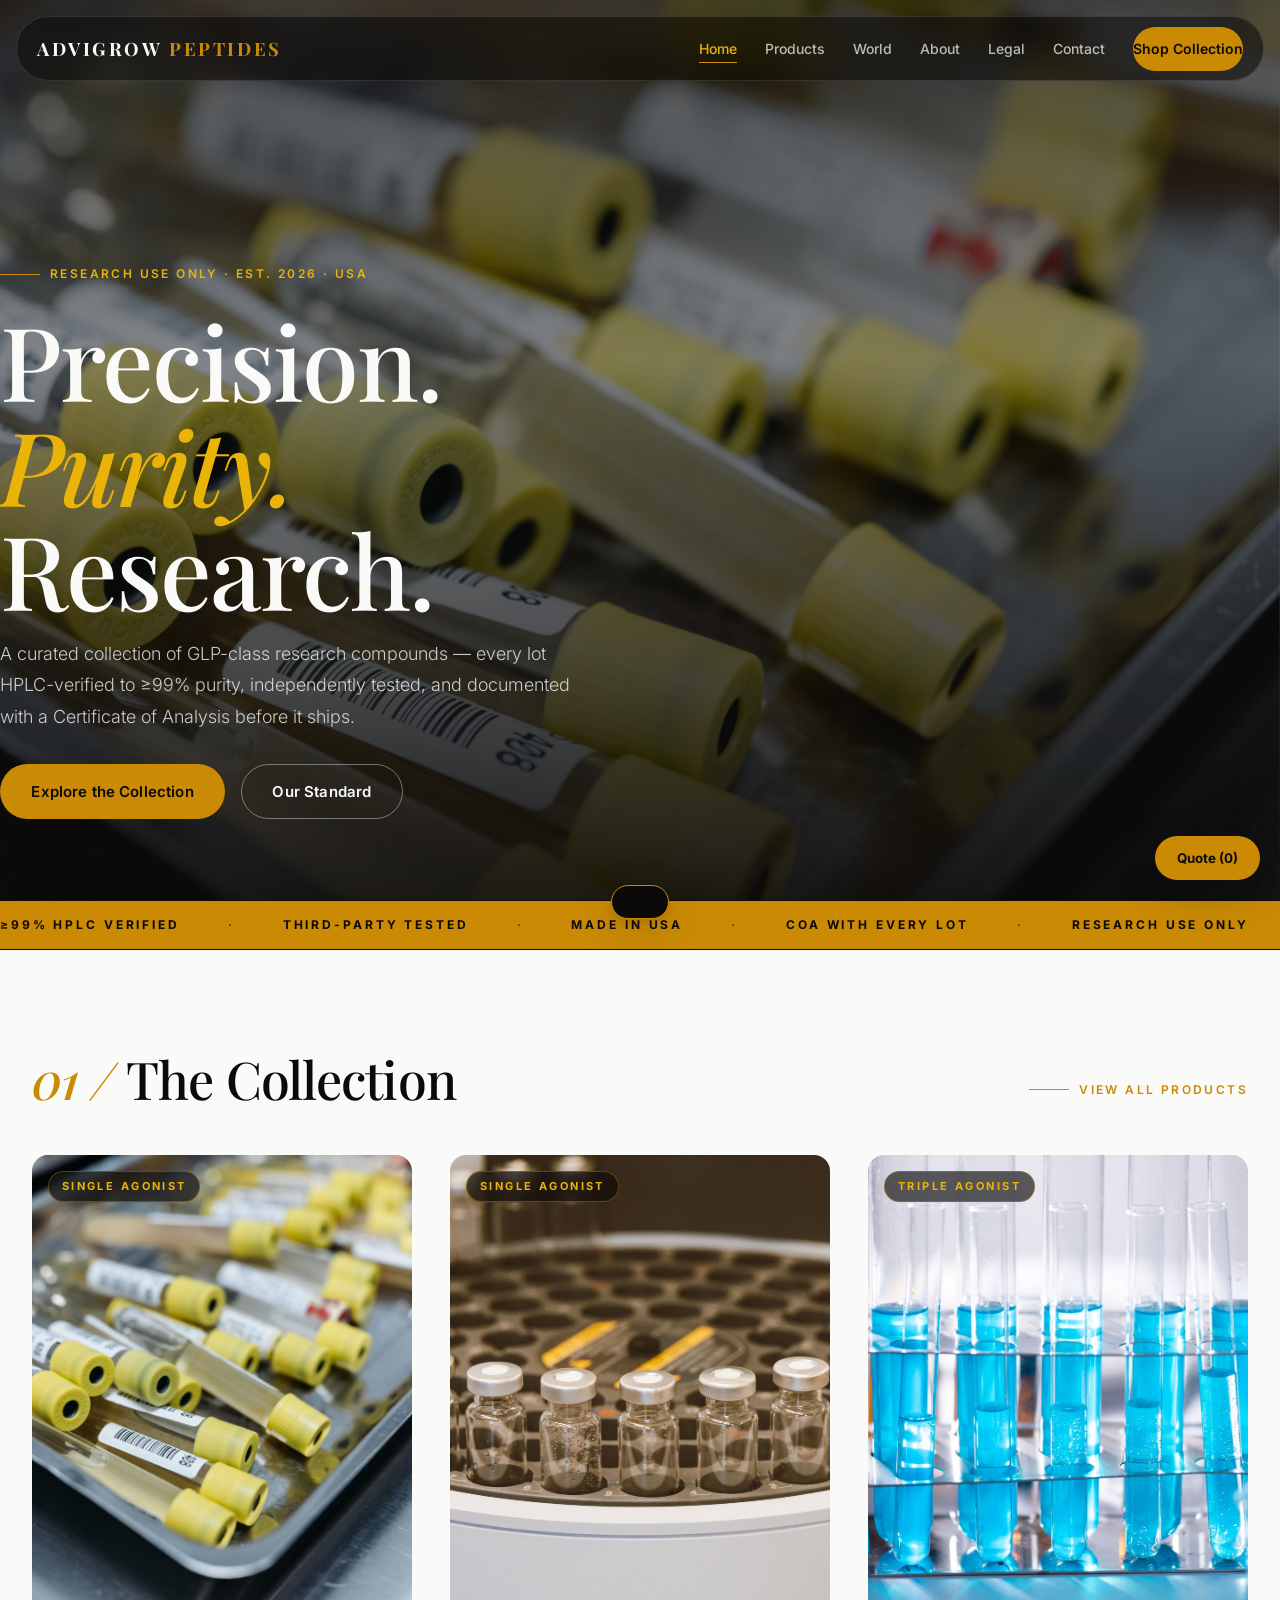
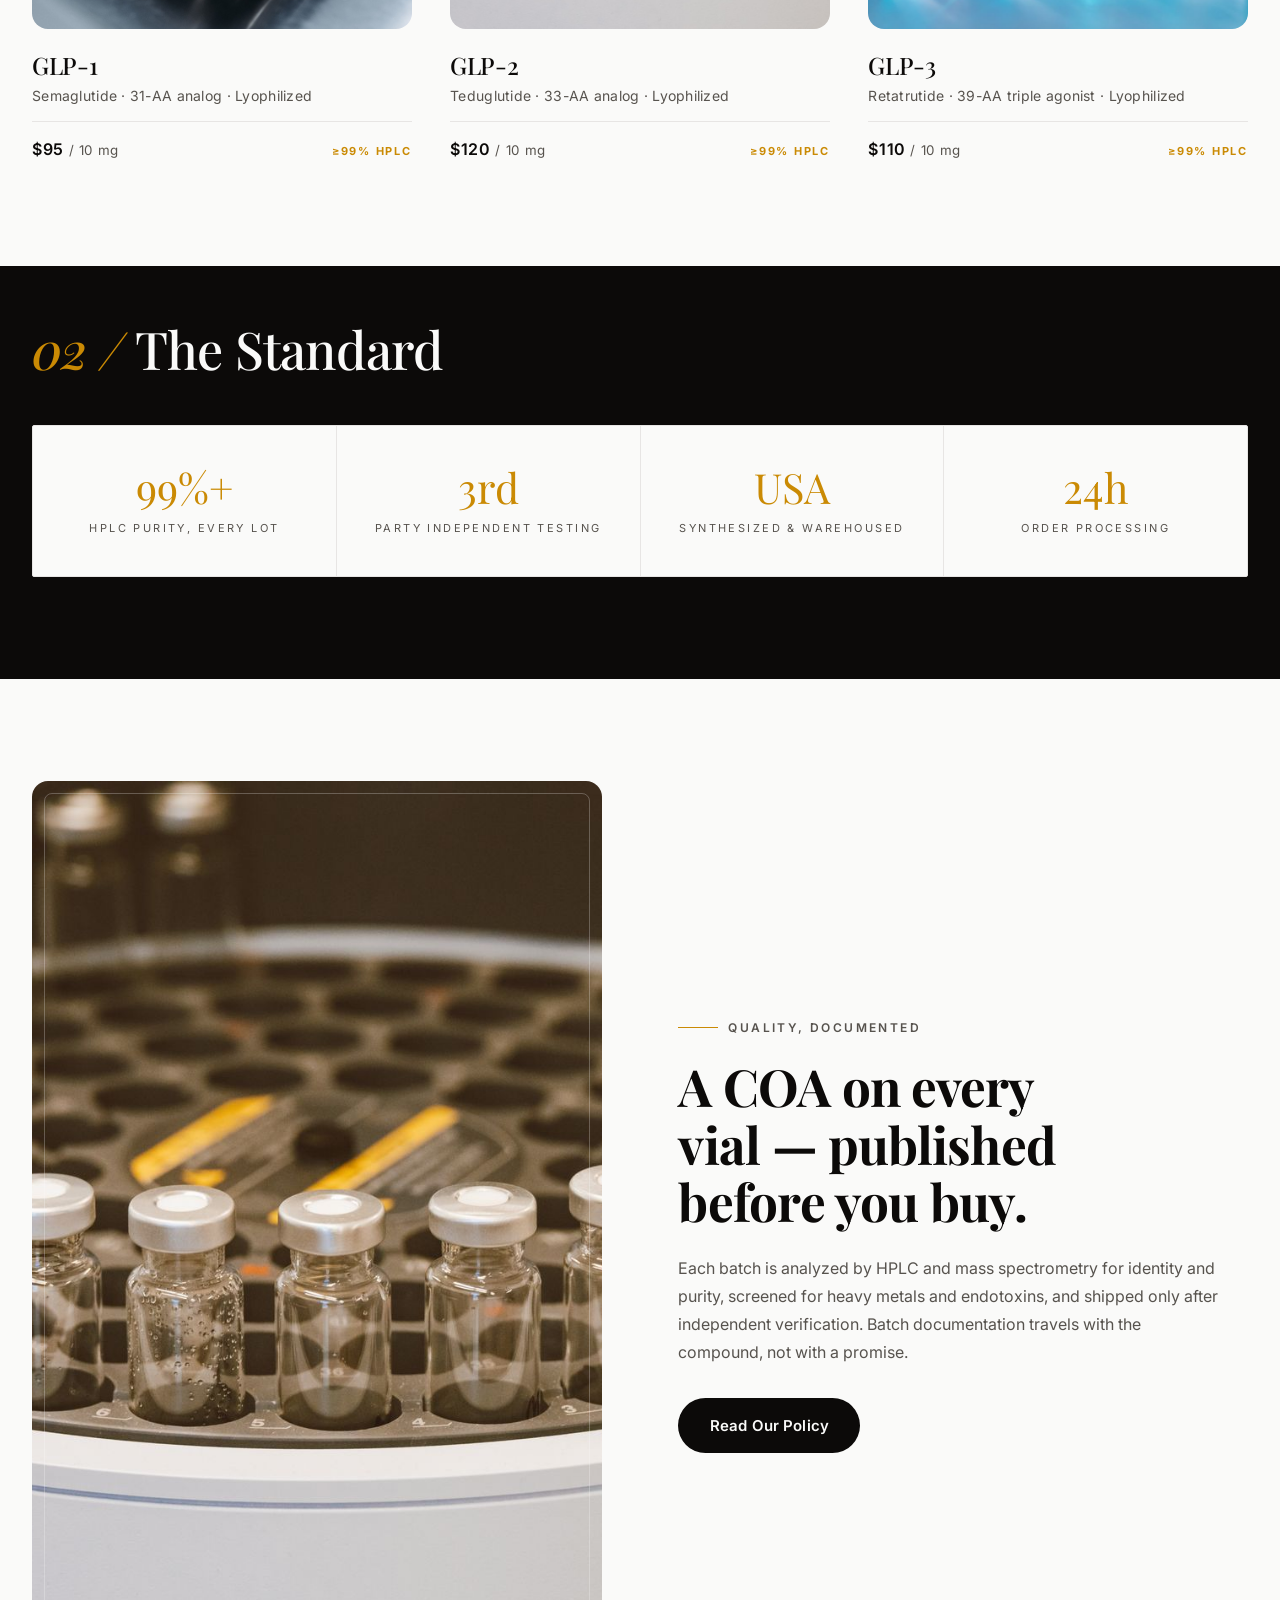
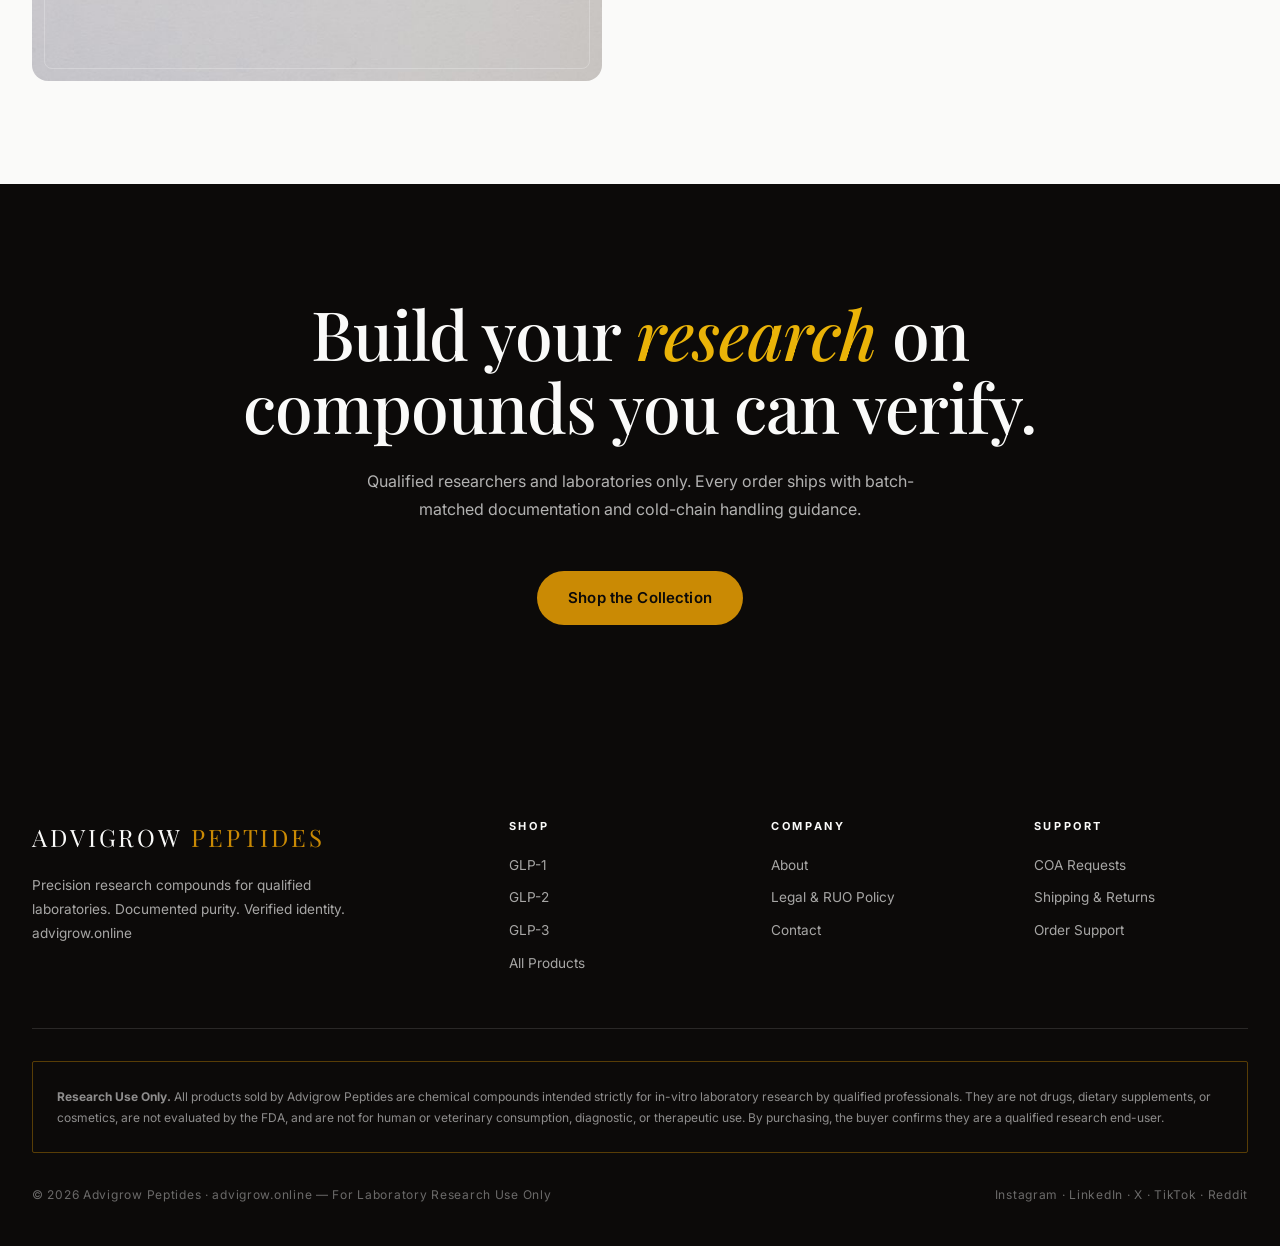
==== index.html @ 686b919d "feat: migrate AdviGrow Peptides static site from Netlify to GitHub Pages" ====
<!DOCTYPE html>
<html lang="en">
<head>
  <meta charset="UTF-8" />
  <meta name="viewport" content="width=device-width, initial-scale=1" />
  <title>Advigrow Peptides — Precision Research Compounds</title>
  <meta name="description" content="Research-grade GLP peptides. ≥99% HPLC purity, third-party tested, COA with every lot. For laboratory research use only." />
  <link rel="stylesheet" href="css/styles.css" />
</head>
<body>
  <header class="site-nav">
    <a class="nav-logo" href="index.html">ADVIGROW<span> PEPTIDES</span></a>
    <nav aria-label="Primary">
      <ul class="nav-links">
        <li><a href="index.html" aria-current="page">Home</a></li>
        <li><a href="products.html">Products</a></li>
        <li><a href="world.html">World</a></li>
        <li><a href="about.html">About</a></li>
        <li><a href="legal.html">Legal</a></li>
        <li><a href="contact.html">Contact</a></li>
        <li><a class="nav-cta" href="products.html">Shop Collection</a></li>
      </ul>
    </nav>
    <button class="nav-burger" aria-label="Toggle menu" aria-expanded="false"><span></span></button>
  </header>

  <section class="hero">
    <div class="hero-media">
      <img src="assets/img/vial-tray.jpg" alt="Research peptide vials on a laboratory tray" width="1600" height="900" />
    </div>
    <div class="hero-inner container">
      <p class="kicker hero-kicker">Research Use Only · Est. 2026 · USA</p>
      <h1>Precision.<br /><em>Purity.</em><br />Research.</h1>
      <p class="hero-sub">A curated collection of GLP-class research compounds — every lot HPLC-verified to ≥99% purity, independently tested, and documented with a Certificate of Analysis before it ships.</p>
      <div class="hero-actions">
        <a class="btn btn-gold" href="products.html">Explore the Collection</a>
        <a class="btn btn-outline" href="about.html">Our Standard</a>
      </div>
    </div>
  </section>

  <div class="marquee" aria-hidden="true">
    <div class="marquee-track">
      <span>≥99% HPLC Verified</span><span>Third-Party Tested</span><span>Made in USA</span><span>COA With Every Lot</span><span>Research Use Only</span>
      <span>≥99% HPLC Verified</span><span>Third-Party Tested</span><span>Made in USA</span><span>COA With Every Lot</span><span>Research Use Only</span>
    </div>
  </div>

  <main>
    <section class="section" id="collection">
      <div class="container">
        <div class="section-head reveal">
          <h2><span class="section-num">01 /</span>The Collection</h2>
          <a class="kicker" href="products.html">View All Products</a>
        </div>
        <div class="product-grid">
          <a class="product-card reveal" style="--reveal-delay:0ms" href="product-glp1.html" data-category="single">
            <div class="card-media">
              <span class="card-flag">Single Agonist</span>
              <img src="assets/img/vial-tray.jpg" alt="GLP-1 Semaglutide research vial" loading="lazy" width="800" height="1000" />
              <span class="card-quick">View Compound</span>
            </div>
            <div class="card-meta">
              <h3>GLP-1</h3>
              <p class="card-sub">Semaglutide · 31-AA analog · Lyophilized</p>
              <div class="card-row">
                <span class="card-price">$95 <small style="color:var(--muted);font-weight:400">/ 10 mg</small></span>
                <span class="card-purity">≥99% HPLC</span>
              </div>
            </div>
          </a>
          <a class="product-card reveal" style="--reveal-delay:120ms" href="product-glp2.html" data-category="single">
            <div class="card-media">
              <span class="card-flag">Single Agonist</span>
              <img src="assets/img/glass-vials.jpg" alt="GLP-2 Teduglutide research vial" loading="lazy" width="800" height="1000" />
              <span class="card-quick">View Compound</span>
            </div>
            <div class="card-meta">
              <h3>GLP-2</h3>
              <p class="card-sub">Teduglutide · 33-AA analog · Lyophilized</p>
              <div class="card-row">
                <span class="card-price">$120 <small style="color:var(--muted);font-weight:400">/ 10 mg</small></span>
                <span class="card-purity">≥99% HPLC</span>
              </div>
            </div>
          </a>
          <a class="product-card reveal" style="--reveal-delay:240ms" href="product-glp3.html" data-category="triple">
            <div class="card-media">
              <span class="card-flag">Triple Agonist</span>
              <img src="assets/img/lab-scientist.jpg" alt="GLP-3 Retatrutide research vial" loading="lazy" width="800" height="1000" />
              <span class="card-quick">View Compound</span>
            </div>
            <div class="card-meta">
              <h3>GLP-3</h3>
              <p class="card-sub">Retatrutide · 39-AA triple agonist · Lyophilized</p>
              <div class="card-row">
                <span class="card-price">$110 <small style="color:var(--muted);font-weight:400">/ 10 mg</small></span>
                <span class="card-purity">≥99% HPLC</span>
              </div>
            </div>
          </a>
        </div>
      </div>
    </section>

    <section class="section dark-section">
      <div class="container">
        <div class="section-head reveal">
          <h2><span class="section-num">02 /</span>The Standard</h2>
        </div>
        <div class="stats-band reveal">
          <div class="stat"><div class="stat-value">99%+</div><div class="stat-label">HPLC Purity, Every Lot</div></div>
          <div class="stat"><div class="stat-value">3rd</div><div class="stat-label">Party Independent Testing</div></div>
          <div class="stat"><div class="stat-value">USA</div><div class="stat-label">Synthesized &amp; Warehoused</div></div>
          <div class="stat"><div class="stat-value">24h</div><div class="stat-label">Order Processing</div></div>
        </div>
      </div>
    </section>

    <section class="section">
      <div class="container split">
        <div class="split-media reveal">
          <img src="assets/img/glass-vials.jpg" alt="Clear glass vials in a laboratory setting" loading="lazy" width="1200" height="900" />
        </div>
        <div class="reveal" style="--reveal-delay:120ms">
          <p class="kicker">Quality, Documented</p>
          <h2>A COA on every vial — published before you buy.</h2>
          <p>Each batch is analyzed by HPLC and mass spectrometry for identity and purity, screened for heavy metals and endotoxins, and shipped only after independent verification. Batch documentation travels with the compound, not with a promise.</p>
          <a class="btn btn-dark" href="legal.html">Read Our Policy</a>
        </div>
      </div>
    </section>

    <section class="cta-band">
      <div class="container reveal">
        <h2>Build your <em>research</em> on compounds you can verify.</h2>
        <p>Qualified researchers and laboratories only. Every order ships with batch-matched documentation and cold-chain handling guidance.</p>
        <a class="btn btn-gold" href="products.html">Shop the Collection</a>
      </div>
    </section>
  </main>

  <footer class="site-footer">
    <div class="container">
      <div class="footer-grid">
        <div>
          <div class="footer-logo">ADVIGROW<span> PEPTIDES</span></div>
          <p>Precision research compounds for qualified laboratories. Documented purity. Verified identity. advigrow.online</p>
        </div>
        <div class="footer-col">
          <h4>Shop</h4>
          <ul>
            <li><a href="product-glp1.html">GLP-1</a></li>
            <li><a href="product-glp2.html">GLP-2</a></li>
            <li><a href="product-glp3.html">GLP-3</a></li>
            <li><a href="products.html">All Products</a></li>
          </ul>
        </div>
        <div class="footer-col">
          <h4>Company</h4>
          <ul>
            <li><a href="about.html">About</a></li>
            <li><a href="legal.html">Legal &amp; RUO Policy</a></li>
            <li><a href="contact.html">Contact</a></li>
          </ul>
        </div>
        <div class="footer-col">
          <h4>Support</h4>
          <ul>
            <li><a href="contact.html">COA Requests</a></li>
            <li><a href="legal.html">Shipping &amp; Returns</a></li>
            <li><a href="contact.html">Order Support</a></li>
          </ul>
        </div>
      </div>
      <div class="footer-disclaimer">
        <strong>Research Use Only.</strong> All products sold by Advigrow Peptides are chemical compounds intended strictly for in-vitro laboratory research by qualified professionals. They are not drugs, dietary supplements, or cosmetics, are not evaluated by the FDA, and are not for human or veterinary consumption, diagnostic, or therapeutic use. By purchasing, the buyer confirms they are a qualified research end-user.
      </div>
      <div class="footer-bottom">
        <span>© 2026 Advigrow Peptides · advigrow.online — For Laboratory Research Use Only</span>
        <span id="social-links"><a href="https://www.instagram.com/advigrow/?utm_source=site&utm_medium=footer&utm_campaign=profile">Instagram</a> · <a href="https://www.linkedin.com/company/advigrowpeptides">LinkedIn</a> · <a href="https://x.com/advigrow">X</a> · <a href="https://www.tiktok.com/@advigrow">TikTok</a> · <a href="https://www.reddit.com/user/advigrow/">Reddit</a></span>
      </div>
    </div>
  </footer>

  <div class="toast" role="status" aria-live="polite"></div>
  <script src="js/main.js"></script>
  <script src="js/cart.js"></script>
  <script src="js/analytics.js"></script>
</body>
</html>
---- css/styles.css ----
/* ============================================================
   ADVIGROW PEPTIDES — Design System v1.0
   Editorial laboratory · Ink + Stone + Gold accent
   Spec: DESIGN.md — every non-obvious choice carries its reason.
   ============================================================ */

@import url("https://fonts.googleapis.com/css2?family=Inter:wght@300;400;500;600;700&family=Playfair+Display:ital,wght@0,400;0,500;0,600;0,700;1,400;1,500&family=JetBrains+Mono:wght@400;500&display=swap");

/* ---------- Tokens ----------
   Palette: 2 cores (ink, stone bg) + 1 accent (gold = "gold standard").
   Radii: exactly three — sharp UI, pill actions, soft media.
   Shadows: elevation is meaning; ground plane is the default.
   Motion: MOTION dial = 2 (purposeful transitions, no endless loops). */
:root {
  /* Color */
  --ink: #0C0A09;
  --primary: #1C1917;
  --secondary: #44403C;
  --muted: #57534E;
  --line: #E7E5E4;
  --bg: #FAFAF9;
  --bg-card: #FFFFFF;
  --gold: #CA8A04;
  --gold-bright: #EAB308;
  --success: #16A34A;
  --error: #DC2626;

  /* Typography */
  --font-display: "Playfair Display", Georgia, serif;
  --font-body: "Inter", system-ui, sans-serif;
  --font-mono: "JetBrains Mono", ui-monospace, monospace;
  --text-display: clamp(2.5rem, 8vw, 7rem);
  --text-h1: clamp(2.25rem, 5.5vw, 4.25rem);
  --text-h2: clamp(1.875rem, 4.25vw, 3.25rem);
  --text-h3: 1.375rem;
  --text-body-lg: 1.125rem;
  --text-body: 1rem;
  --text-sm: 0.875rem;
  --text-xs: 0.75rem;
  --text-micro: 0.6875rem;

  /* Spacing (8px base) */
  --space-1: 0.5rem;
  --space-2: 1rem;
  --space-3: 1.5rem;
  --space-4: 2rem;
  --space-5: 3rem;
  --space-6: 4.5rem;
  --space-7: 6.5rem;
  --section-pad: clamp(4rem, 8vw, 6.5rem);
  --section-pad-tight: clamp(3rem, 6vw, 4.5rem);
  --gutter: clamp(1.25rem, 4vw, 2rem);
  --container-max: 1280px;
  --container-narrow: 880px;

  /* Radius — three values, deliberately (see DESIGN.md §6) */
  --radius-sharp: 2px;
  --radius-pill: 999px;
  --radius-media: 16px;

  /* Elevation — three levels only */
  --shadow-card: 0 1px 3px rgba(12, 10, 9, 0.04), 0 4px 12px rgba(12, 10, 9, 0.06);
  --shadow-elevated: 0 10px 40px rgba(12, 10, 9, 0.15), 0 2px 8px rgba(12, 10, 9, 0.1);

  /* Motion */
  --ease-standard: cubic-bezier(0.22, 1, 0.36, 1);
  --ease-expressive: cubic-bezier(0.34, 1.56, 0.64, 1);
  --dur-fast: 150ms;
  --dur-standard: 300ms;
  --dur-slow: 500ms;

  /* Layout */
  --nav-h: 72px;
  --z-nav: 50;
  --z-toast: 60;
}

/* ---------- Base ---------- */
* { margin: 0; padding: 0; box-sizing: border-box; }

html { scroll-behavior: smooth; }

body {
  font-family: var(--font-body);
  font-size: var(--text-body);
  line-height: 1.7;
  color: var(--ink);
  background: var(--bg);
  -webkit-font-smoothing: antialiased;
  overflow-x: hidden;
}

h1, h2, h3, .serif {
  font-family: var(--font-display);
  line-height: 1.1;
  letter-spacing: -0.015em;
  text-wrap: balance;
}

img { display: block; max-width: 100%; }

a { color: inherit; text-decoration: none; }

button, select { cursor: pointer; font-family: inherit; }
input, textarea { font-family: inherit; cursor: text; }
a { cursor: pointer; }

/* Focus: gold ring on every interactive element (DESIGN.md §12) */
a:focus-visible, button:focus-visible, input:focus-visible,
select:focus-visible, textarea:focus-visible {
  outline: 2px solid var(--gold);
  outline-offset: 3px;
}

.mono {
  font-family: var(--font-mono);
  font-size: 0.85em;
  letter-spacing: 0;
}

.container {
  width: min(var(--container-max), calc(100% - var(--gutter) * 2));
  margin-inline: auto;
}

/* ---------- Kicker (section marker — structural, not decorative) ---------- */
.kicker {
  display: inline-flex;
  align-items: center;
  gap: 0.625rem;
  font-size: var(--text-xs);
  font-weight: 600;
  letter-spacing: 0.2em;
  text-transform: uppercase;
  color: var(--gold);
}
.kicker::before {
  content: "";
  width: 2.5rem;
  height: 1px;
  background: var(--gold);
}

/* ---------- Floating nav (glass dose 1 of 2: primary wayfinding surface) ---------- */
.site-nav {
  position: fixed;
  top: 1rem;
  left: 1rem;
  right: 1rem;
  z-index: var(--z-nav);
  display: flex;
  align-items: center;
  justify-content: space-between;
  padding: 0.6rem 1.25rem;
  border-radius: var(--radius-pill);
  background: rgba(12, 10, 9, 0.55);
  backdrop-filter: blur(16px) saturate(1.3);
  -webkit-backdrop-filter: blur(16px) saturate(1.3);
  border: 1px solid rgba(250, 250, 249, 0.12);
  transition: background var(--dur-standard) var(--ease-standard),
    box-shadow var(--dur-standard) var(--ease-standard);
}
.site-nav.scrolled {
  background: rgba(12, 10, 9, 0.85);
  box-shadow: var(--shadow-elevated);
}
/* Scroll progress hairline — functional state, not decoration */
.site-nav::after {
  content: "";
  position: absolute;
  left: 1.5rem;
  right: 1.5rem;
  bottom: 0.4rem;
  height: 1px;
  background: linear-gradient(90deg, var(--gold) var(--progress, 0%), transparent var(--progress, 0%));
  opacity: 0;
  transition: opacity var(--dur-standard) var(--ease-standard);
  pointer-events: none;
}
.site-nav.scrolled::after { opacity: 0.9; }

.nav-logo {
  font-family: var(--font-display);
  font-size: 1.15rem;
  font-weight: 700;
  letter-spacing: 0.14em;
  color: var(--bg);
  white-space: nowrap;
}
.nav-logo span { color: var(--gold); }

.nav-links {
  display: flex;
  align-items: center;
  gap: 1.75rem;
  list-style: none;
}
.nav-links a {
  position: relative;
  font-size: var(--text-sm);
  font-weight: 500;
  color: rgba(250, 250, 249, 0.72);
  transition: color var(--dur-fast) var(--ease-standard);
  padding: 0.5rem 0;
}
.nav-links a::after {
  content: "";
  position: absolute;
  left: 0;
  right: 0;
  bottom: 0.15rem;
  height: 1px;
  background: var(--gold);
  transform: scaleX(0);
  transform-origin: left;
  transition: transform var(--dur-standard) var(--ease-standard);
}
.nav-links a:hover::after,
.nav-links a[aria-current="page"]::after { transform: scaleX(1); }
.nav-links a:hover,
.nav-links a[aria-current="page"] { color: var(--gold-bright); }

.nav-cta {
  display: inline-flex;
  align-items: center;
  padding: 0.6rem 1.3rem;
  min-height: 44px;
  border-radius: var(--radius-pill);
  background: var(--gold);
  color: var(--ink) !important;
  font-weight: 600 !important;
  transition: background var(--dur-fast) var(--ease-standard), transform var(--dur-fast) var(--ease-standard);
}
.nav-cta:hover { background: var(--gold-bright); }

/* ---------- Burger ---------- */
.nav-burger {
  display: none;
  background: none;
  border: 0;
  width: 44px;
  height: 44px;
  position: relative;
}
.nav-burger span, .nav-burger span::before, .nav-burger span::after {
  content: "";
  position: absolute;
  left: 10px;
  width: 24px;
  height: 2px;
  background: var(--bg);
  transition: transform var(--dur-standard) var(--ease-standard), opacity var(--dur-fast);
}
.nav-burger span { top: 21px; }
.nav-burger span::before { top: -7px; left: 0; }
.nav-burger span::after { top: 7px; left: 0; }
.nav-open .nav-burger span { background: transparent; }
.nav-open .nav-burger span::before { transform: translateY(7px) rotate(45deg); }
.nav-open .nav-burger span::after { transform: translateY(-7px) rotate(-45deg); }

/* ---------- Buttons ----------
   Sentence case, pill radius — Apple-clean, not template-uppercase.
   One primary CTA per view; outline = alternative; dark = neutral solid. */
.btn {
  display: inline-flex;
  align-items: center;
  justify-content: center;
  gap: 0.5rem;
  padding: 0.85rem 1.9rem;
  min-height: 48px;
  font-size: 0.9375rem;
  font-weight: 600;
  letter-spacing: 0.01em;
  border: 1px solid transparent;
  border-radius: var(--radius-pill);
  transition:
    background var(--dur-fast) var(--ease-standard),
    color var(--dur-fast) var(--ease-standard),
    border-color var(--dur-fast) var(--ease-standard),
    transform var(--dur-fast) var(--ease-standard);
}
.btn:active { transform: scale(0.98); }
.btn-gold { background: var(--gold); color: var(--ink); }
.btn-gold:hover { background: var(--gold-bright); }
.btn-outline { border-color: rgba(250, 250, 249, 0.4); color: var(--bg); }
.btn-outline:hover { border-color: var(--gold); color: var(--gold-bright); }
.btn-dark { background: var(--ink); color: var(--bg); }
.btn-dark:hover { background: var(--gold); color: var(--ink); }

/* ---------- Hero (home) ---------- */
.hero {
  position: relative;
  min-height: 100vh;
  display: flex;
  align-items: flex-end;
  color: var(--bg);
  overflow: hidden;
  padding-top: var(--nav-h);
}
.hero-media { position: absolute; inset: 0; overflow: hidden; }
.hero-media img {
  width: 100%;
  height: 115%;
  object-fit: cover;
  will-change: transform;
}
.hero-media::after {
  content: "";
  position: absolute;
  inset: 0;
  background: linear-gradient(180deg, rgba(12, 10, 9, 0.72) 0%, rgba(12, 10, 9, 0.45) 40%, rgba(12, 10, 9, 0.92) 100%);
}
.hero-inner {
  position: relative;
  z-index: 1;
  width: 100%;
  padding: 0 0 clamp(4rem, 9vh, 6rem);
  max-width: var(--container-max);
}
.hero-kicker { color: var(--gold-bright); }

/* Entrance: staggered once, then still (MOTION=2 — no loops) */
@keyframes riseIn {
  from { opacity: 0; transform: translateY(28px); }
  to { opacity: 1; transform: none; }
}
body.loaded .hero-kicker { animation: riseIn 600ms var(--ease-standard) both; }
body.loaded .hero h1 { animation: riseIn 700ms var(--ease-standard) 120ms both; }
body.loaded .hero-sub { animation: riseIn 700ms var(--ease-standard) 240ms both; }
body.loaded .hero-actions { animation: riseIn 700ms var(--ease-standard) 360ms both; }

.hero h1 {
  font-size: var(--text-display);
  font-weight: 500;
  margin: var(--space-3) 0 var(--space-2);
  line-height: 1.02;
  letter-spacing: -0.02em;
}
.hero h1 em { font-style: italic; color: var(--gold-bright); }
.hero-sub {
  max-width: 52ch;
  font-size: var(--text-body-lg);
  font-weight: 300;
  line-height: 1.75;
  color: rgba(250, 250, 249, 0.78);
  margin-bottom: var(--space-4);
}
.hero-actions { display: flex; gap: var(--space-2); flex-wrap: wrap; }

/* Scroll cue removed: the element was decorative with no user purpose
   (R-19) — markup dropped, rules removed. */

/* ---------- Marquee ----------
   Ticker of real certifications; pauses on hover; the one permitted
   infinite animation (documented exception, DESIGN.md §8). */
.marquee {
  background: var(--gold);
  color: var(--ink);
  overflow: hidden;
  padding: 0.85rem 0;
  border-block: 1px solid var(--ink);
}
.marquee-track {
  display: flex;
  gap: 3rem;
  width: max-content;
  animation: marquee 28s linear infinite;
  white-space: nowrap;
  font-size: var(--text-xs);
  font-weight: 700;
  letter-spacing: 0.24em;
  text-transform: uppercase;
}
.marquee-track span::after { content: "·"; margin-left: 3rem; opacity: 0.55; }
.marquee:hover .marquee-track { animation-play-state: paused; }
@keyframes marquee { to { transform: translateX(-50%); } }

/* ---------- Sections — whitespace as structure, varied rhythm ---------- */
.section { padding: var(--section-pad) 0; }
.section + .section { padding-top: calc(var(--section-pad) * 0.55); }
.dark-section + .section { padding-top: var(--section-pad); }
main.section { padding: var(--section-pad-tight) 0 var(--section-pad); }
.page-hero + main.section { padding-top: var(--space-5); }

.section-head {
  display: flex;
  align-items: flex-end;
  justify-content: space-between;
  gap: var(--space-2) var(--space-4);
  margin-bottom: var(--space-5);
  flex-wrap: wrap;
}
.section-head h2 {
  font-size: var(--text-h2);
  font-weight: 500;
  line-height: 1.05;
  max-width: 16ch;
}
.section-head .kicker { padding-bottom: 0.4rem; }
.section-head p { color: var(--muted); max-width: 60ch; line-height: 1.75; }
.section-num {
  font-family: var(--font-display);
  font-style: italic;
  color: var(--gold);
  margin-right: 0.75rem;
}
.dark-section { background: var(--ink); color: var(--bg); }
.dark-section .section-head h2 { color: var(--bg); }

/* ---------- Product cards (lookbook) ---------- */
.product-grid {
  display: grid;
  grid-template-columns: repeat(3, 1fr);
  gap: clamp(1.5rem, 3vw, 2.5rem);
  row-gap: clamp(2.5rem, 4vw, 3.5rem);
}
.product-card {
  position: relative;
  display: block;
  transition: transform var(--dur-standard) var(--ease-standard);
}
.product-card:hover { transform: translateY(-4px); }
.product-card .card-media {
  position: relative;
  aspect-ratio: 4 / 5;
  overflow: hidden;
  border-radius: var(--radius-media);
  background: var(--primary);
}
.product-card .card-media img {
  width: 100%;
  height: 100%;
  object-fit: cover;
  transition: transform 700ms var(--ease-standard);
}
.product-card:hover .card-media img { transform: scale(1.06); }
/* Glass dose 2 of 2: category flag. Functional label, not decoration. */
.card-flag {
  position: absolute;
  top: 1rem;
  left: 1rem;
  z-index: 2;
  padding: 0.35rem 0.8rem;
  background: rgba(12, 10, 9, 0.65);
  backdrop-filter: blur(10px);
  color: var(--gold-bright);
  font-size: var(--text-micro);
  font-weight: 700;
  letter-spacing: 0.22em;
  text-transform: uppercase;
  border: 1px solid rgba(202, 138, 4, 0.4);
  border-radius: var(--radius-pill);
}
/* Solid overlay (de-glassed: was a third blur surface) */
.card-quick {
  position: absolute;
  inset-inline: 0;
  bottom: 0;
  z-index: 2;
  padding: 1rem;
  background: rgba(12, 10, 9, 0.85);
  color: var(--bg);
  text-align: center;
  font-size: var(--text-xs);
  font-weight: 600;
  letter-spacing: 0.18em;
  text-transform: uppercase;
  transform: translateY(100%);
  transition: transform var(--dur-standard) var(--ease-standard);
}
.product-card:hover .card-quick { transform: translateY(0); }
.card-meta { padding-top: 1.4rem; }
.card-meta h3 { font-size: 1.5rem; font-weight: 500; line-height: 1.15; }
.card-meta .card-sub {
  font-size: var(--text-sm);
  color: var(--muted);
  letter-spacing: 0.02em;
  margin-top: 0.35rem;
  line-height: 1.55;
}
.card-meta .card-row {
  display: flex;
  justify-content: space-between;
  align-items: baseline;
  gap: var(--space-2);
  margin-top: 0.9rem;
  padding-top: 0.9rem;
  border-top: 1px solid var(--line);
}
.card-price { font-weight: 600; letter-spacing: 0.04em; }
.card-purity {
  font-size: var(--text-micro);
  font-weight: 700;
  letter-spacing: 0.16em;
  color: var(--gold);
  text-transform: uppercase;
}
/* Stock badge: real inventory signal, green reserved for status only */
.card-stock {
  position: absolute;
  top: 1rem;
  right: 1rem;
  z-index: 2;
  padding: 0.35rem 0.8rem;
  background: rgba(250, 250, 249, 0.92);
  color: #15803d;
  font-size: var(--text-micro);
  font-weight: 700;
  letter-spacing: 0.22em;
  text-transform: uppercase;
  border: 1px solid rgba(22, 163, 74, 0.4);
  border-radius: var(--radius-pill);
}

/* ---------- Stats band — divider grid, real data only ---------- */
.stats-band {
  display: grid;
  grid-template-columns: repeat(4, 1fr);
  gap: 1px;
  background: var(--line);
  border: 1px solid var(--line);
  border-radius: var(--radius-sharp);
  overflow: hidden;
}
.stat {
  background: var(--bg);
  padding: clamp(1.75rem, 3vw, 2.5rem) clamp(1.25rem, 2.5vw, 1.75rem);
  text-align: center;
}
.stat .stat-value {
  font-family: var(--font-display);
  font-size: clamp(2rem, 3.5vw, 2.6rem);
  line-height: 1.1;
  color: var(--gold);
  overflow-wrap: anywhere;
}
.stat .stat-label {
  margin-top: 0.6rem;
  font-size: var(--text-micro);
  line-height: 1.6;
  letter-spacing: 0.22em;
  text-transform: uppercase;
  color: var(--muted);
}

/* ---------- Editorial split — archival framing device on media ---------- */
.split {
  display: grid;
  grid-template-columns: 1fr 1fr;
  align-items: center;
  gap: clamp(2.5rem, 6vw, 5rem);
}
.split-media {
  position: relative;
  overflow: hidden;
  border-radius: var(--radius-media);
}
.split-media img { width: 100%; aspect-ratio: 4/3; object-fit: cover; }
.split-media::after {
  content: "";
  position: absolute;
  inset: 12px;
  border: 1px solid rgba(250, 250, 249, 0.25);
  border-radius: calc(var(--radius-media) - 8px);
  pointer-events: none;
}
.split h2 { font-size: clamp(2rem, 4vw, 3.2rem); line-height: 1.12; margin: var(--space-2) 0 var(--space-3); }
.split > div > .kicker { margin-bottom: 0.25rem; }
.split p { color: var(--muted); max-width: 55ch; margin-bottom: var(--space-3); line-height: 1.75; }
.split p:last-of-type { margin-bottom: var(--space-4); }
.dark-section .split p { color: rgba(250, 250, 249, 0.72); }

/* ---------- Process steps — number + rule, no icon theatre ---------- */
.steps {
  display: grid;
  grid-template-columns: repeat(4, 1fr);
  gap: clamp(1.75rem, 3vw, 2.5rem);
}
.step { padding-top: 1.25rem; border-top: 1px solid currentColor; }
.step-num {
  font-family: var(--font-display);
  font-style: italic;
  font-size: 2.4rem;
  line-height: 1;
  color: var(--gold);
}
.step h3 { font-size: 1.15rem; line-height: 1.3; margin: var(--space-2) 0 0.6rem; }
.step p { font-size: 0.9rem; line-height: 1.7; color: var(--muted); }
.dark-section .step p { color: rgba(250, 250, 249, 0.65); }

/* ---------- CTA band ----------
   Dark band + gold italic accent. The old blurred radial orb behind the
   heading was a decorative glow (R-01 family) — removed; the type and
   accent carry the moment. */
.cta-band {
  background: var(--ink);
  color: var(--bg);
  text-align: center;
  padding: clamp(4.5rem, 9vw, 7rem) 0;
}
.cta-band h2 {
  font-size: var(--text-h1);
  font-weight: 500;
  line-height: 1.08;
}
.cta-band h2 em { font-style: italic; color: var(--gold-bright); }
.cta-band p {
  color: rgba(250, 250, 249, 0.7);
  max-width: 60ch;
  margin: var(--space-3) auto var(--space-5);
  line-height: 1.75;
}
.cta-band .container { max-width: var(--container-narrow); }

/* ---------- Page hero (interior pages) ---------- */
.page-hero {
  background: var(--ink);
  color: var(--bg);
  padding: calc(var(--nav-h) + clamp(3.5rem, 7vw, 6rem)) 0 clamp(3rem, 6vw, 4.5rem);
}
.page-hero h1 { font-size: var(--text-h1); font-weight: 500; line-height: 1.04; }
.page-hero h1 em { font-style: italic; color: var(--gold-bright); }
.page-hero p {
  max-width: 60ch;
  color: rgba(250, 250, 249, 0.72);
  margin-top: var(--space-3);
  font-weight: 300;
  line-height: 1.75;
  font-size: var(--text-body-lg);
}
.page-hero .kicker { margin-bottom: var(--space-3); }
.page-hero .hero-actions { margin-top: var(--space-4); }

/* ---------- Filter chips ---------- */
.filter-row {
  display: flex;
  gap: 0.75rem;
  flex-wrap: wrap;
  margin-bottom: 2.75rem;
}
.chip {
  padding: 0.55rem 1.3rem;
  min-height: 44px;
  border: 1px solid var(--line);
  border-radius: var(--radius-pill);
  background: transparent;
  font-size: var(--text-xs);
  font-weight: 600;
  letter-spacing: 0.14em;
  text-transform: uppercase;
  color: var(--secondary);
  transition: border-color var(--dur-fast) var(--ease-standard), color var(--dur-fast) var(--ease-standard), background var(--dur-fast) var(--ease-standard);
}
.chip:hover { border-color: var(--gold); color: var(--gold); }
.chip.active { background: var(--ink); border-color: var(--ink); color: var(--bg); }

/* ---------- Product detail ---------- */
.pd-grid {
  display: grid;
  grid-template-columns: 1.15fr 1fr;
  gap: clamp(2.5rem, 6vw, 5rem);
  align-items: start;
}
.pd-media {
  position: relative;
  overflow: hidden;
  border-radius: var(--radius-media);
}
.pd-media img { width: 100%; aspect-ratio: 1/1.05; object-fit: cover; }
/* ---------- Product hero (detail pages) ----------
   Ink editorial hero — the purple gradient panel from the old theme was
   a default-gradient treatment (R-01 family); the type and the price
   card carry the moment instead. */
.pd-hero {
  background: var(--ink);
  color: var(--bg);
  padding: calc(var(--nav-h) + clamp(3rem, 6vw, 4.5rem)) 0 clamp(3rem, 6vw, 4.5rem);
}
body.has-promo .pd-hero {
  padding-top: calc(var(--nav-h) + 40px + clamp(2.5rem, 5vw, 3.5rem));
}
.pd-hero-grid {
  display: grid;
  grid-template-columns: 1.05fr 0.95fr;
  gap: clamp(2.5rem, 6vw, 5rem);
  align-items: center;
}
.pd-hero-copy .kicker { color: var(--gold-bright); }
.pd-hero-copy h1 {
  font-size: var(--text-h1);
  font-weight: 500;
  line-height: 1.05;
  margin: var(--space-3) 0 var(--space-2);
}
.pd-hero-copy h1 em { font-style: italic; color: var(--gold-bright); }
.pd-hero-sub {
  max-width: 48ch;
  font-size: var(--text-body);
  font-weight: 300;
  line-height: 1.75;
  color: rgba(250, 250, 249, 0.75);
  margin-bottom: var(--space-4);
}
.pd-hero-media { border-radius: var(--radius-media); overflow: hidden; }
.pd-hero-media img { width: 100%; aspect-ratio: 4 / 4.6; object-fit: cover; }

/* Price lockup: hairline card, one gold border marks the key moment */
.pd-price-card {
  display: block;
  width: min(26rem, 100%);
  margin-bottom: var(--space-4);
  padding: var(--space-3) var(--space-4);
  border: 1px solid rgba(234, 179, 8, 0.35);
  border-radius: var(--radius-sharp);
  background: rgba(250, 250, 249, 0.04);
  color: var(--bg);
  transition: border-color var(--dur-fast) var(--ease-standard);
}
.pd-price-card:hover { border-color: var(--gold-bright); }
.pd-price-card-row {
  display: flex;
  align-items: baseline;
  justify-content: space-between;
  gap: var(--space-2);
  font-size: var(--text-micro);
  font-weight: 600;
  letter-spacing: 0.16em;
  text-transform: uppercase;
  color: rgba(250, 250, 249, 0.55);
  padding-bottom: 0.85rem;
  border-bottom: 1px solid rgba(250, 250, 249, 0.12);
}
.pd-price-card-row .mono {
  color: var(--gold-bright);
  letter-spacing: 0.05em;
  text-transform: none;
  font-size: 0.78rem;
}
.pd-price-card-main {
  display: flex;
  align-items: baseline;
  gap: 0.5rem;
  padding: var(--space-2) 0 0.25rem;
  white-space: nowrap;
}
.pd-price-card-main .big {
  font-family: var(--font-display);
  font-size: 2.6rem;
  line-height: 1;
}
.pd-price-card-main .per {
  font-size: var(--text-sm);
  color: rgba(250, 250, 249, 0.6);
}
.pd-price-card-note {
  font-size: var(--text-xs);
  color: rgba(250, 250, 249, 0.55);
  letter-spacing: 0.03em;
  line-height: 1.6;
}
.pd-hero-ctas { display: flex; gap: 0.75rem; flex-wrap: wrap; }
.pd-title { font-size: clamp(2.2rem, 4.5vw, 3.6rem); font-weight: 500; line-height: 1.08; }
.pd-sub { color: var(--muted); letter-spacing: 0.04em; margin-top: 0.75rem; line-height: 1.6; }
.pd-price { font-size: 1.9rem; font-weight: 600; margin: var(--space-3) 0 0.25rem; line-height: 1.2; }
.pd-price small { font-size: var(--text-sm); color: var(--muted); font-weight: 400; }
.pd-form { display: flex; gap: 0.75rem; margin-bottom: var(--space-4); flex-wrap: wrap; }
.qty {
  min-width: 96px;
  min-height: 48px;
  padding: 0.9rem;
  text-align: center;
  border: 1px solid var(--line);
  background: var(--bg-card);
  font-size: 0.95rem;
  font-weight: 600;
  border-radius: var(--radius-sharp);
}

/* Stock line: static dot — the pulse was an endless loop with no
   purpose; stock state is carried by the label itself (R-19) */
.stock-row {
  display: flex;
  align-items: center;
  gap: 0.6rem;
  flex-wrap: wrap;
  margin-top: var(--space-3);
  font-size: 0.8rem;
  font-weight: 500;
  letter-spacing: 0.04em;
}
.stock-dot {
  width: 8px;
  height: 8px;
  border-radius: 50%;
  background: var(--success);
  flex-shrink: 0;
}
.stock-row a {
  color: var(--gold);
  text-decoration: underline;
  text-underline-offset: 2px;
}
.lot-line {
  margin-top: 0.75rem;
  font-size: 0.8rem;
  color: var(--muted);
  line-height: 1.6;
}
.assurance-row {
  display: flex;
  flex-wrap: wrap;
  gap: 0.5rem 1rem;
  margin-top: var(--space-2);
  font-size: var(--text-micro);
  font-weight: 700;
  letter-spacing: 0.14em;
  text-transform: uppercase;
  color: var(--muted);
}
.assurance-row span:not(:first-child)::before {
  content: "·";
  color: var(--gold);
  margin-right: 0.4rem;
}

.spec-table {
  width: 100%;
  border-collapse: collapse;
  margin: 2.25rem 0;
  font-size: 0.88rem;
}
.spec-table th, .spec-table td {
  padding: 0.85rem 0;
  border-bottom: 1px solid var(--line);
  text-align: left;
  vertical-align: top;
  line-height: 1.6;
}
.spec-table th { width: 38%; font-weight: 600; color: var(--ink); }
.spec-table td { color: var(--muted); }

.ruo-box {
  border: 1px solid var(--gold);
  background: rgba(202, 138, 4, 0.06);
  padding: var(--space-3);
  font-size: var(--text-xs);
  line-height: 1.7;
  color: var(--secondary);
  border-radius: var(--radius-sharp);
}
.ruo-box strong {
  color: var(--ink);
  display: block;
  margin-bottom: 0.3rem;
  letter-spacing: 0.1em;
  text-transform: uppercase;
  font-size: var(--text-xs);
}

/* ---------- Assay strip (certification band) ---------- */
.assay-strip {
  background: var(--ink);
  color: var(--bg);
  padding: var(--section-pad-tight) 0;
}
.assay-strip .kicker { margin-bottom: var(--space-3); }
.assay-grid {
  display: grid;
  grid-template-columns: repeat(4, 1fr);
  gap: clamp(1.5rem, 3vw, 2.5rem);
}
.assay-cell {
  border-top: 1px solid rgba(250, 250, 249, 0.15);
  padding-top: 1.1rem;
}
.assay-value {
  font-family: var(--font-display);
  font-size: clamp(1.4rem, 2.5vw, 1.9rem);
  color: var(--gold-bright);
  line-height: 1.2;
}
.assay-label {
  margin-top: 0.4rem;
  font-size: var(--text-micro);
  font-weight: 600;
  letter-spacing: 0.2em;
  text-transform: uppercase;
  color: rgba(250, 250, 249, 0.6);
}

.fulfill .section-head p { color: var(--muted); max-width: 60ch; line-height: 1.75; }

/* ---------- FAQ accordion ---------- */
.faq { max-width: var(--container-narrow); margin-inline: auto; }
.faq-item { border-bottom: 1px solid var(--line); }
.faq-item:first-child { border-top: 1px solid var(--line); }
.faq-q {
  display: flex;
  align-items: center;
  justify-content: space-between;
  gap: var(--space-3);
  width: 100%;
  padding: 1.35rem 0;
  background: none;
  border: 0;
  text-align: left;
  font-size: var(--text-body);
  font-weight: 600;
  line-height: 1.4;
  color: var(--ink);
  font-family: var(--font-body);
}
.faq-q::after {
  content: "+";
  flex-shrink: 0;
  width: 32px;
  height: 32px;
  display: inline-flex;
  align-items: center;
  justify-content: center;
  border: 1px solid var(--line);
  border-radius: var(--radius-pill);
  font-size: 1.2rem;
  font-weight: 400;
  color: var(--gold);
  transition: transform var(--dur-standard) var(--ease-standard), border-color var(--dur-standard) var(--ease-standard);
}
.faq-item.open .faq-q::after { transform: rotate(45deg); border-color: var(--gold); }
.faq-a {
  display: grid;
  grid-template-rows: 0fr;
  transition: grid-template-rows var(--dur-standard) var(--ease-standard);
}
.faq-item.open .faq-a { grid-template-rows: 1fr; }
.faq-a > div { overflow: hidden; }
.faq-a p {
  color: var(--muted);
  font-size: 0.92rem;
  line-height: 1.75;
  padding-bottom: var(--space-3);
}
.faq-a a {
  color: var(--gold);
  text-decoration: underline;
  text-underline-offset: 2px;
}

/* ---------- Legal / prose ---------- */
.prose { max-width: 78ch; }
.prose h2 { font-size: 1.8rem; line-height: 1.25; margin: 3rem 0 1.1rem; }
.prose h2:first-child { margin-top: 0; }
.prose h3 { font-size: 1.2rem; line-height: 1.35; margin: 2.25rem 0 0.8rem; }
.prose p, .prose li { color: var(--muted); margin-bottom: 1.15rem; line-height: 1.8; }
.prose ul { padding-left: 1.25rem; }

/* ---------- Contact ---------- */
.contact-grid {
  display: grid;
  grid-template-columns: 1fr 1.2fr;
  gap: clamp(2.5rem, 6vw, 5rem);
  align-items: start;
}
.contact-grid .stats-band { margin-top: var(--space-4); }
.field { margin-bottom: var(--space-3); }
.field label {
  display: block;
  font-size: var(--text-xs);
  font-weight: 700;
  letter-spacing: 0.2em;
  text-transform: uppercase;
  color: var(--secondary);
  margin-bottom: 0.5rem;
}
.field input, .field textarea, .field select {
  width: 100%;
  padding: 0.9rem 1rem;
  min-height: 48px;
  border: 1px solid var(--line);
  background: var(--bg-card);
  font-size: 0.95rem;
  line-height: 1.5;
  color: var(--ink);
  border-radius: var(--radius-sharp);
  transition: border-color var(--dur-fast) var(--ease-standard), box-shadow var(--dur-fast) var(--ease-standard);
}
.field input { cursor: text; }
.field input::placeholder, .field textarea::placeholder { color: #A8A29E; }
.field textarea { min-height: 150px; resize: vertical; }
.field input:focus, .field textarea:focus, .field select:focus {
  border-color: var(--gold);
  outline: none;
  box-shadow: 0 0 0 3px rgba(202, 138, 4, 0.15);
}

/* ---------- Footer — columns follow real link groups ---------- */
.site-footer {
  background: var(--ink);
  color: rgba(250, 250, 249, 0.65);
  padding: clamp(3.5rem, 7vw, 5rem) 0 2.5rem;
  font-size: 0.85rem;
}
.footer-grid {
  display: grid;
  grid-template-columns: 2fr 1fr 1fr 1fr;
  gap: clamp(2rem, 4vw, 3rem);
  padding-bottom: 2.75rem;
  border-bottom: 1px solid rgba(250, 250, 249, 0.12);
}
.footer-grid > div:first-child p { line-height: 1.75; max-width: 38ch; margin-top: 0.25rem; }
.footer-logo {
  font-family: var(--font-display);
  font-size: 1.5rem;
  color: var(--bg);
  letter-spacing: 0.12em;
  margin-bottom: var(--space-2);
}
.footer-logo span { color: var(--gold); }
.footer-disclaimer {
  margin-top: var(--space-4);
  padding: var(--space-3);
  border: 1px solid rgba(202, 138, 4, 0.4);
  border-radius: var(--radius-sharp);
  font-size: var(--text-xs);
  line-height: 1.75;
  color: rgba(250, 250, 249, 0.55);
}
.footer-col h4 {
  color: var(--bg);
  font-size: var(--text-micro);
  font-weight: 700;
  letter-spacing: 0.24em;
  text-transform: uppercase;
  margin-bottom: 1.1rem;
}
.footer-col ul { list-style: none; }
.footer-col li { margin-bottom: 0.6rem; }
.footer-col a { transition: color var(--dur-fast) var(--ease-standard); }
.footer-col a:hover { color: var(--gold-bright); }
.footer-bottom {
  display: flex;
  justify-content: space-between;
  gap: var(--space-2);
  flex-wrap: wrap;
  padding-top: var(--space-4);
  font-size: var(--text-xs);
  letter-spacing: 0.06em;
  color: rgba(250, 250, 249, 0.4);
}

/* ---------- Promo bar — status announcement, ink not gold
   (keeps gold accent budget for CTAs and the ticker) ---------- */
.promo-bar {
  position: fixed;
  top: 0;
  left: 0;
  right: 0;
  z-index: calc(var(--z-nav) + 5);
  display: flex;
  align-items: center;
  justify-content: center;
  gap: 0.75rem;
  min-height: 40px;
  padding: 0.5rem 3rem 0.5rem 1rem;
  background: var(--ink);
  color: rgba(250, 250, 249, 0.85);
  font-size: var(--text-xs);
  font-weight: 600;
  letter-spacing: 0.12em;
  text-align: center;
  border-bottom: 1px solid rgba(202, 138, 4, 0.35);
}
.promo-bar a {
  color: var(--gold-bright);
  text-decoration: underline;
  text-underline-offset: 2px;
}
.promo-bar .mono { letter-spacing: 0.05em; text-transform: none; color: var(--bg); }
.promo-close {
  position: absolute;
  right: 0.5rem;
  top: 50%;
  transform: translateY(-50%);
  width: 32px;
  height: 32px;
  background: none;
  border: 0;
  font-size: 1.1rem;
  line-height: 1;
  color: var(--bg);
}
body.has-promo { padding-top: 40px; }
body.has-promo .site-nav { top: calc(1rem + 40px); }

/* ---------- Toast ---------- */
.toast {
  position: fixed;
  bottom: 2rem;
  left: 50%;
  transform: translate(-50%, 150%);
  z-index: var(--z-toast);
  background: var(--ink);
  color: var(--bg);
  border: 1px solid var(--gold);
  padding: 1rem 1.75rem;
  font-size: 0.8rem;
  letter-spacing: 0.04em;
  border-radius: var(--radius-pill);
  box-shadow: var(--shadow-elevated);
  transition: transform 450ms var(--ease-standard);
  max-width: calc(100% - 2rem);
  text-align: center;
}
.toast.show { transform: translate(-50%, 0); }

/* ---------- Scroll reveal (entrance once — compliant with MOTION=2) ---------- */
.reveal {
  opacity: 0;
  transform: translateY(36px);
  transition: opacity 800ms var(--ease-standard), transform 800ms var(--ease-standard);
  transition-delay: var(--reveal-delay, 0ms);
}
.reveal.visible { opacity: 1; transform: none; }

/* ---------- Responsive ---------- */
@media (max-width: 1024px) {
  .product-grid { grid-template-columns: repeat(2, 1fr); }
  .stats-band { grid-template-columns: repeat(2, 1fr); }
  .steps { grid-template-columns: repeat(2, 1fr); }
  .split, .pd-grid, .contact-grid { grid-template-columns: 1fr; gap: 2.75rem; }
  .pd-hero-grid { grid-template-columns: 1fr; }
  .pd-hero-media { order: -1; }
  .pd-hero-media img { aspect-ratio: 16 / 10; }
  .footer-grid { grid-template-columns: 1fr 1fr; }
}
@media (max-width: 768px) {
  .section { padding: 3.5rem 0; }
  .section + .section { padding-top: 2rem; }
  .section-head { margin-bottom: 2rem; }
  .nav-links {
    position: fixed;
    inset: 0;
    flex-direction: column;
    justify-content: center;
    background: rgba(12, 10, 9, 0.97);
    font-size: 1.4rem;
    gap: 2.2rem;
    opacity: 0;
    pointer-events: none;
    transition: opacity var(--dur-standard) var(--ease-standard);
  }
  .nav-open .nav-links { opacity: 1; pointer-events: auto; }
  .nav-open .nav-links li {
    opacity: 0;
    transform: translateY(14px);
    animation: navRise 450ms var(--ease-standard) forwards;
  }
  .nav-open .nav-links li:nth-child(1) { animation-delay: 60ms; }
  .nav-open .nav-links li:nth-child(2) { animation-delay: 120ms; }
  .nav-open .nav-links li:nth-child(3) { animation-delay: 180ms; }
  .nav-open .nav-links li:nth-child(4) { animation-delay: 240ms; }
  .nav-open .nav-links li:nth-child(5) { animation-delay: 300ms; }
  .nav-open .nav-links li:nth-child(6) { animation-delay: 360ms; }
  .nav-open .nav-links li:nth-child(7) { animation-delay: 420ms; }
  @keyframes navRise { to { opacity: 1; transform: none; } }
  .nav-burger { display: block; z-index: 60; }
  .product-grid { grid-template-columns: 1fr; gap: 2rem; row-gap: 2.75rem; }
  .stats-band { grid-template-columns: 1fr 1fr; }
  .steps { grid-template-columns: 1fr 1fr; gap: 2rem; }
  .hero-actions .btn { flex: 1 1 100%; }
  .filter-row { margin-bottom: 2rem; }
  .pd-price-card-main .big { font-size: 2.1rem; }
  .assay-grid { grid-template-columns: 1fr 1fr; }
  .promo-bar { font-size: 0.62rem; letter-spacing: 0.1em; padding-right: 2.5rem; }
}
@media (max-width: 480px) {
  .steps, .stats-band, .footer-grid, .assay-grid { grid-template-columns: 1fr; }
  .nav-links a { font-size: 1.1rem; }
}

/* ---------- Reduced motion — everything stills (DESIGN.md §12) ---------- */
@media (prefers-reduced-motion: reduce) {
  html { scroll-behavior: auto; }
  *, *::before, *::after {
    animation-duration: 0.01ms !important;
    animation-iteration-count: 1 !important;
    transition-duration: 0.01ms !important;
  }
  .reveal { opacity: 1; transform: none; }
  .hero-media img { height: 100%; }
  .marquee-track { animation: none; flex-wrap: wrap; width: 100%; }
}
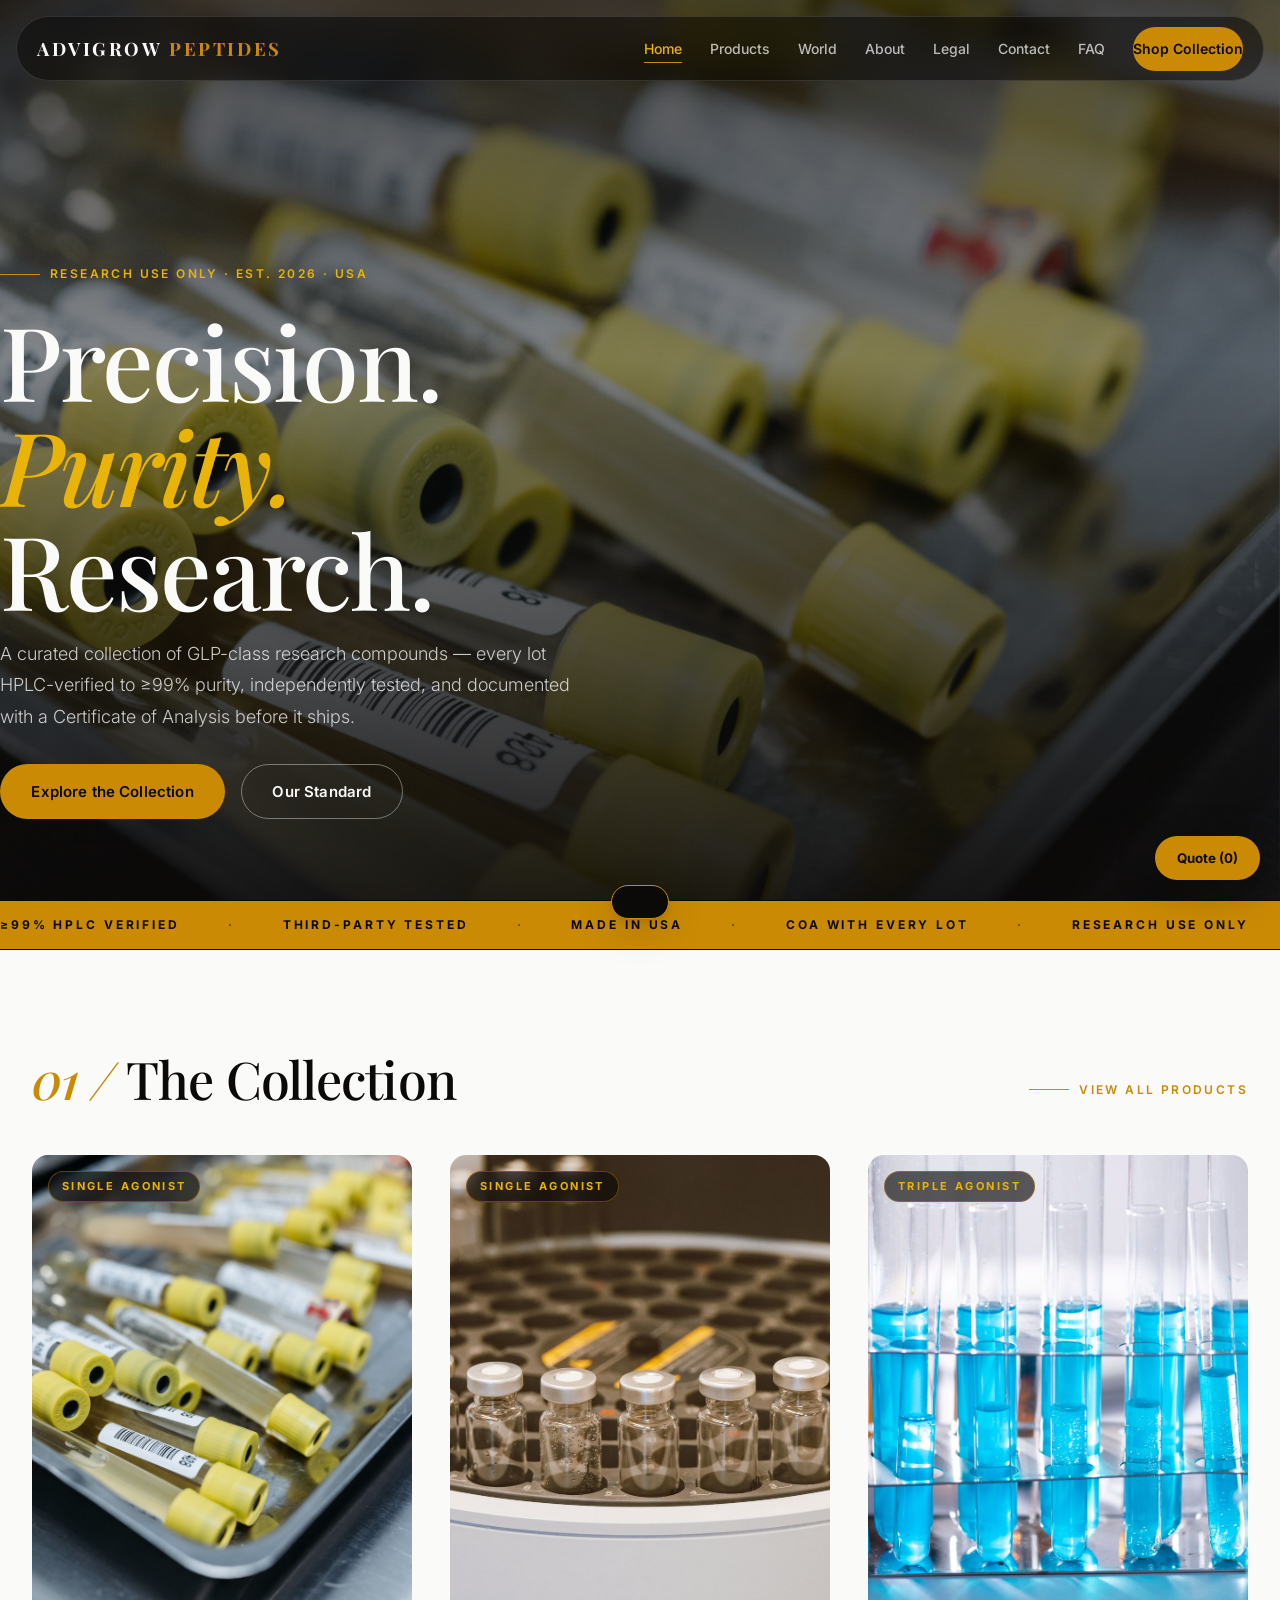
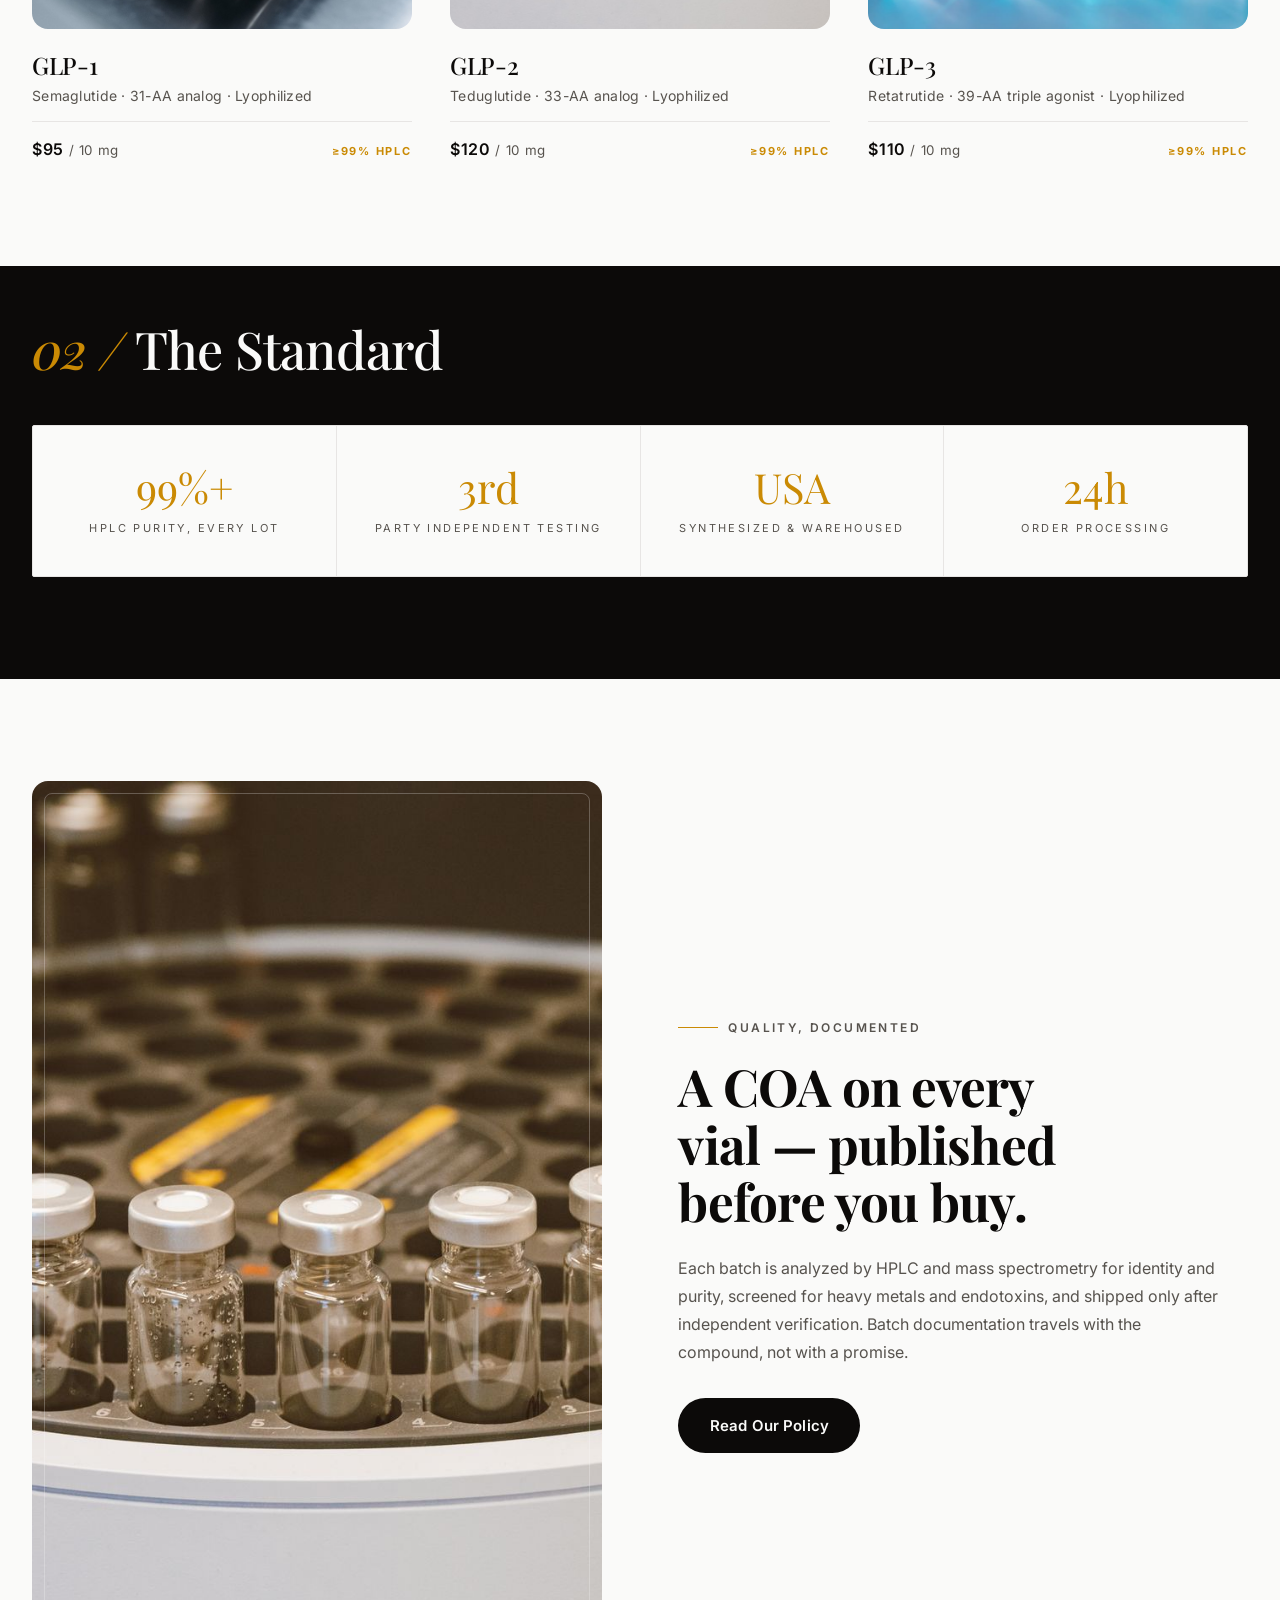
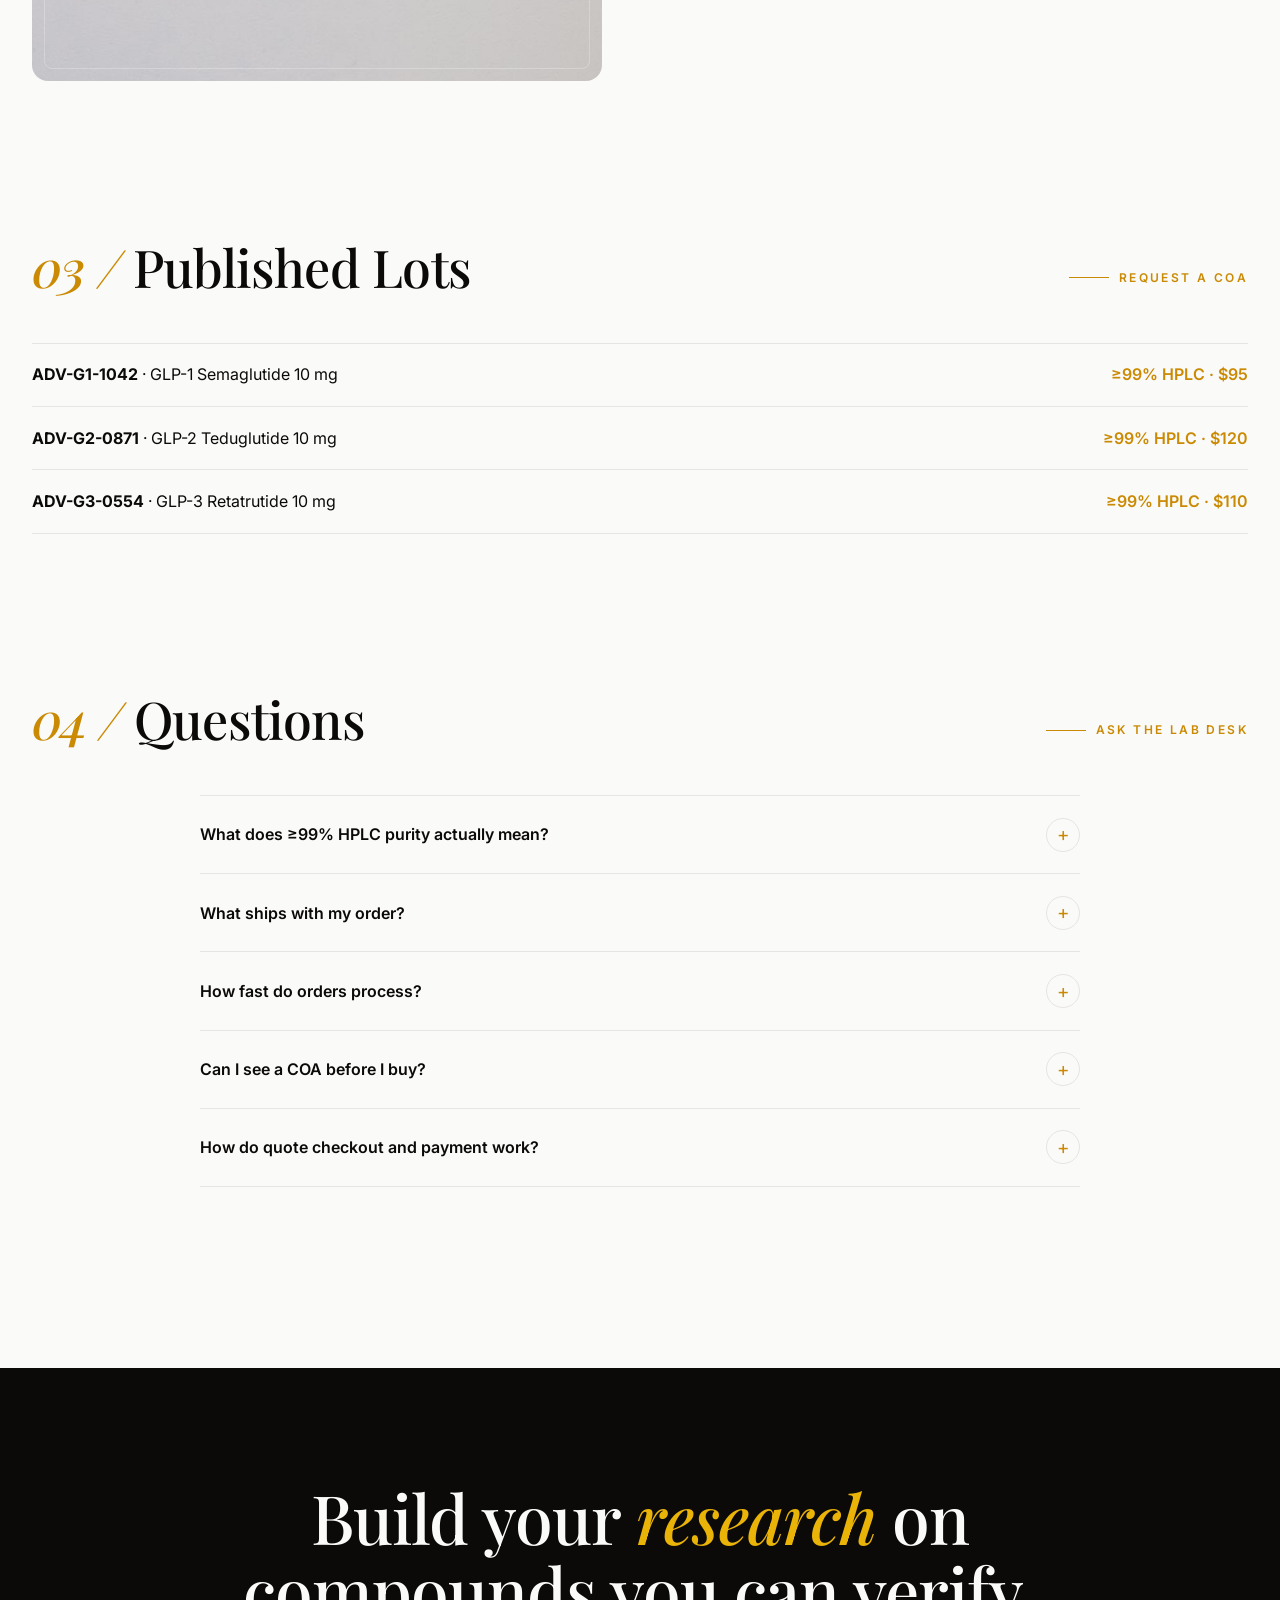
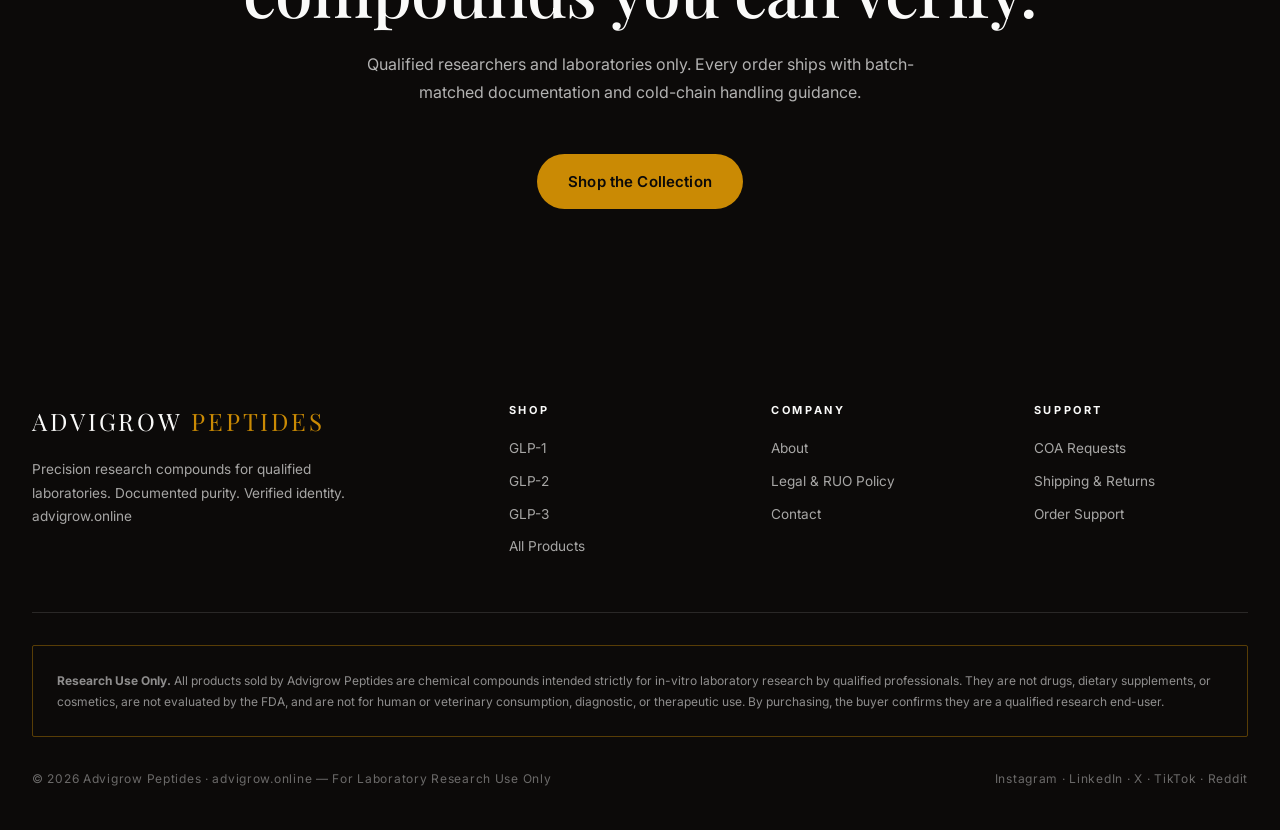
==== commit c4588b3e: "feat: FAQ + published lots + sticky call bar + Clerk login (key placeholder) + anchor scroll offset" ====
--- a/index.html
+++ b/index.html
@@ -18,6 +18,8 @@
         <li><a href="about.html">About</a></li>
         <li><a href="legal.html">Legal</a></li>
         <li><a href="contact.html">Contact</a></li>
+        <li><a href="#faq">FAQ</a></li>
+        <li class="nav-auth" id="nav-auth" hidden><span id="clerk-signin-slot"></span><span id="clerk-user-slot"></span></li>
         <li><a class="nav-cta" href="products.html">Shop Collection</a></li>
       </ul>
     </nav>
@@ -127,6 +129,55 @@
           <h2>A COA on every vial — published before you buy.</h2>
           <p>Each batch is analyzed by HPLC and mass spectrometry for identity and purity, screened for heavy metals and endotoxins, and shipped only after independent verification. Batch documentation travels with the compound, not with a promise.</p>
           <a class="btn btn-dark" href="legal.html">Read Our Policy</a>
+        </div>
+      </div>
+    </section>
+
+    <section class="section" id="lots">
+      <div class="container">
+        <div class="section-head reveal">
+          <h2><span class="section-num">03 /</span>Published Lots</h2>
+          <a class="kicker" href="contact.html">Request a COA</a>
+        </div>
+        <div class="lot-list">
+          <a class="lot-row reveal" href="product-glp1.html"><span><strong>ADV-G1-1042</strong> · GLP-1 Semaglutide 10 mg</span><span class="lot-meta">≥99% HPLC · $95</span></a>
+          <a class="lot-row reveal" style="--reveal-delay:120ms" href="product-glp2.html"><span><strong>ADV-G2-0871</strong> · GLP-2 Teduglutide 10 mg</span><span class="lot-meta">≥99% HPLC · $120</span></a>
+          <a class="lot-row reveal" style="--reveal-delay:240ms" href="product-glp3.html"><span><strong>ADV-G3-0554</strong> · GLP-3 Retatrutide 10 mg</span><span class="lot-meta">≥99% HPLC · $110</span></a>
+        </div>
+      </div>
+    </section>
+
+    <section class="section" id="faq">
+      <div class="container">
+        <div class="section-head reveal">
+          <h2><span class="section-num">04 /</span>Questions</h2>
+          <a class="kicker" href="contact.html">Ask the Lab Desk</a>
+        </div>
+        <div class="faq">
+          <div class="faq-item reveal">
+            <button class="faq-q" aria-expanded="false">What does ≥99% HPLC purity actually mean?</button>
+            <div class="faq-a"><div><p>Every lot is analyzed by HPLC for purity and by mass spectrometry for identity. The measured numbers are printed on the batch-matched Certificate of Analysis that ships with the compound — never a promise, always a document.</p></div></div>
+          </div>
+          <div class="faq-item reveal">
+            <button class="faq-q" aria-expanded="false">What ships with my order?</button>
+            <div class="faq-a"><div><p>The lyophilized compound, its batch-matched COA, and cold-chain handling guidance. Each vial is traceable to its lot from synthesis to shipment.</p></div></div>
+          </div>
+          <div class="faq-item reveal">
+            <button class="faq-q" aria-expanded="false">How fast do orders process?</button>
+            <div class="faq-a"><div><p>Quotes are confirmed within one business day. Paid orders process within 24 hours and ship in 1–2 days from our US facility with tracking by email.</p></div></div>
+          </div>
+          <div class="faq-item reveal">
+            <button class="faq-q" aria-expanded="false">Can I see a COA before I buy?</button>
+            <div class="faq-a"><div><p>Yes. Email <a href="mailto:advigrow@gmail.com">advigrow@gmail.com</a> with the compound and lot number and we reply with the document within one business day.</p></div></div>
+          </div>
+          <div class="faq-item reveal">
+            <button class="faq-q" aria-expanded="false">How do quote checkout and payment work?</button>
+            <div class="faq-a"><div><p>Submit a quote request with no card charged. We confirm COA and stock, then send a Stripe Payment Link. Card payment activates fully once links go live — see checkout for current status.</p></div></div>
+          </div>
+          <div class="faq-item reveal">
+            <button class="faq-q" aria-expanded="false">Who is eligible to purchase?</button>
+            <div class="faq-a"><div><p>Qualified research end-users (21+) purchasing strictly for in-vitro laboratory research. All compounds are RUO — not for human or veterinary use. Full terms in our <a href="legal.html">RUO policy</a>.</p></div></div>
+          </div>
         </div>
       </div>
     </section>
@@ -183,9 +234,11 @@
     </div>
   </footer>
 
+  <a class="sticky-call" href="tel:+13479683894">Call or Text · (347) 968-3894</a>
   <div class="toast" role="status" aria-live="polite"></div>
   <script src="js/main.js"></script>
   <script src="js/cart.js"></script>
   <script src="js/analytics.js"></script>
+  <script src="js/auth.js"></script>
 </body>
 </html>
--- a/css/styles.css
+++ b/css/styles.css
@@ -1188,4 +1188,55 @@
   .reveal { opacity: 1; transform: none; }
   .hero-media img { height: 100%; }
   .marquee-track { animation: none; flex-wrap: wrap; width: 100%; }
+}
+
+/* ---------- Anchors, sticky call bar, published lots, auth ---------- */
+html { scroll-padding-top: 88px; }
+
+.nav-auth[hidden] { display: none; }
+.nav-auth { display: flex; align-items: center; }
+.nav-auth .clerk-btn {
+  border: 1px solid var(--line);
+  border-radius: var(--radius-pill);
+  padding: 0.45rem 1rem;
+  font-size: 0.85rem;
+  font-weight: 600;
+  color: var(--ink);
+  background: transparent;
+  cursor: pointer;
+}
+
+.lot-list { display: flex; flex-direction: column; }
+.lot-row {
+  display: flex;
+  align-items: baseline;
+  justify-content: space-between;
+  gap: var(--space-3);
+  padding: 1.1rem 0;
+  border-bottom: 1px solid var(--line);
+  color: var(--ink);
+}
+.lot-row:first-child { border-top: 1px solid var(--line); }
+.lot-row strong { font-weight: 700; }
+.lot-meta { color: var(--gold); font-weight: 600; white-space: nowrap; }
+
+.sticky-call { display: none; }
+@media (max-width: 768px) {
+  body { padding-bottom: 60px; }
+  .sticky-call {
+    display: flex;
+    align-items: center;
+    justify-content: center;
+    position: fixed;
+    left: 0;
+    right: 0;
+    bottom: 0;
+    z-index: 55;
+    min-height: 60px;
+    padding-bottom: env(safe-area-inset-bottom);
+    background: var(--ink);
+    color: #fff;
+    font-weight: 700;
+    letter-spacing: 0.02em;
+  }
 }
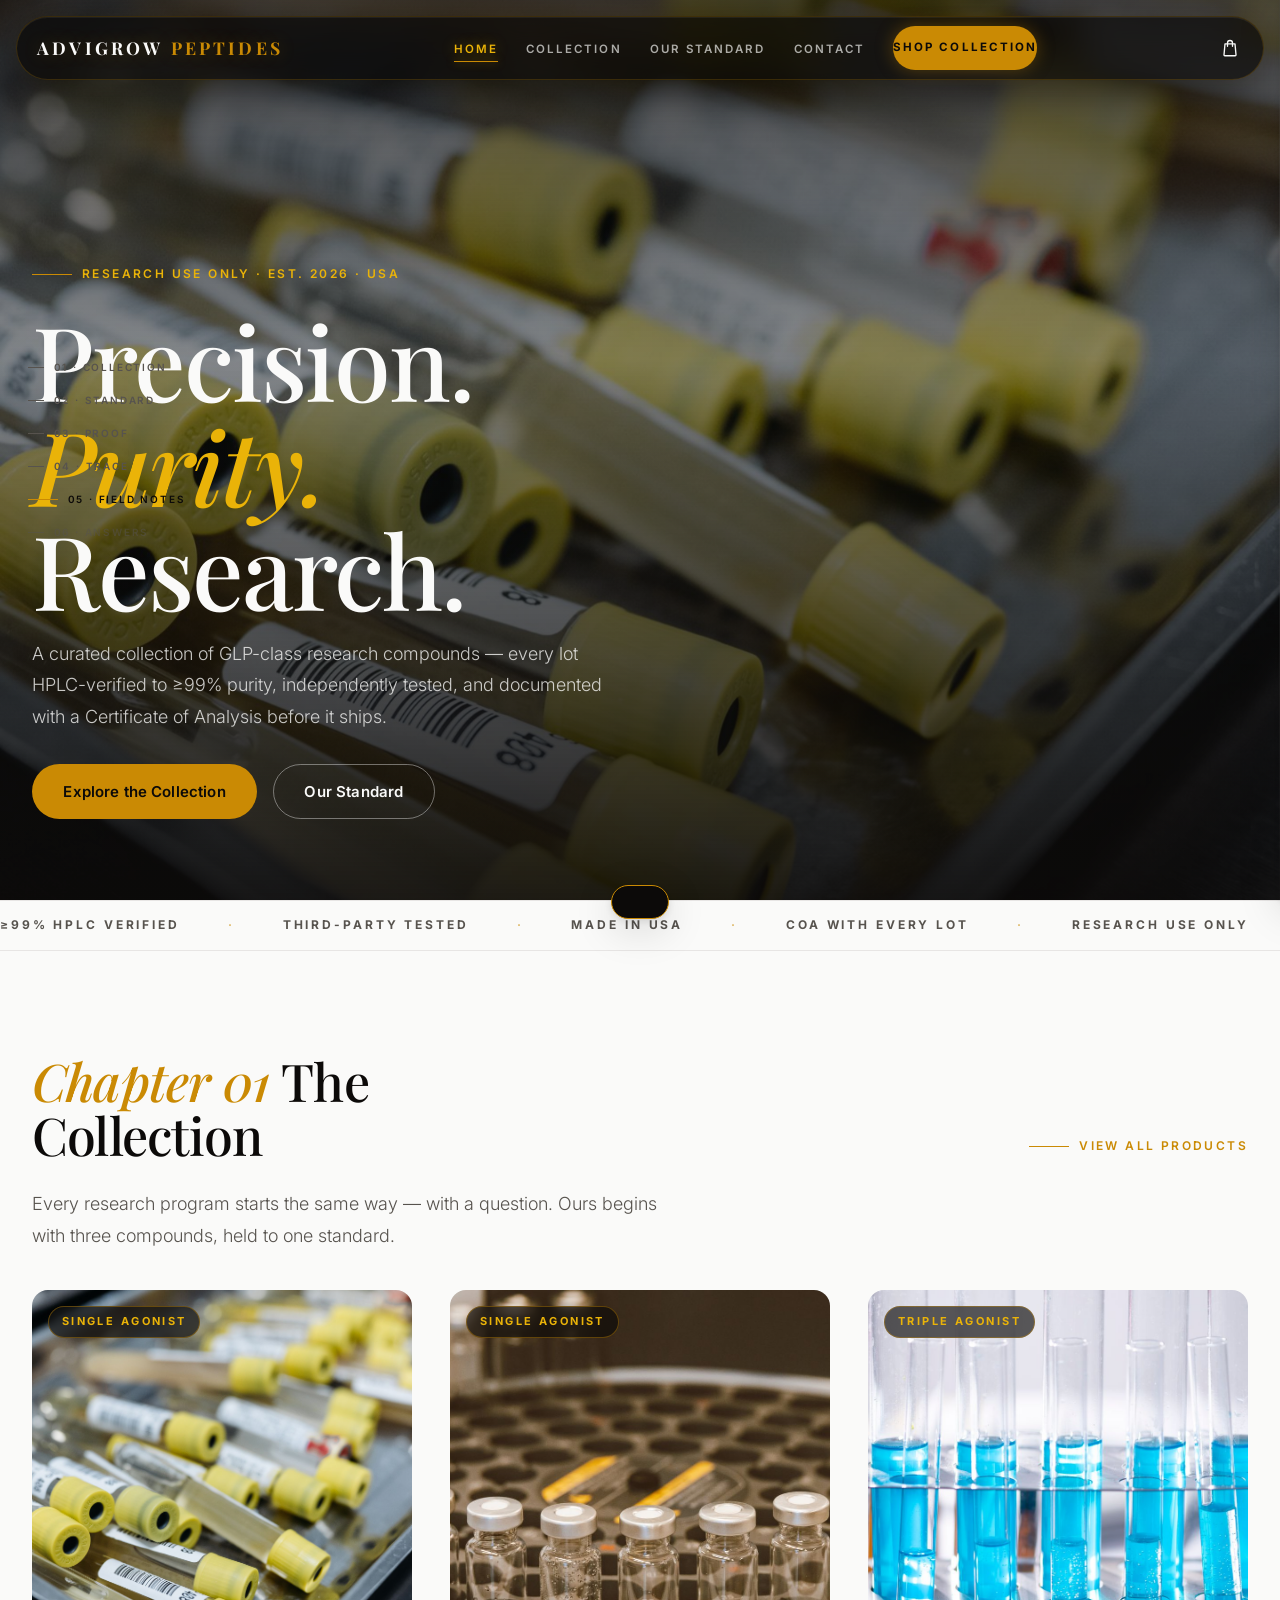
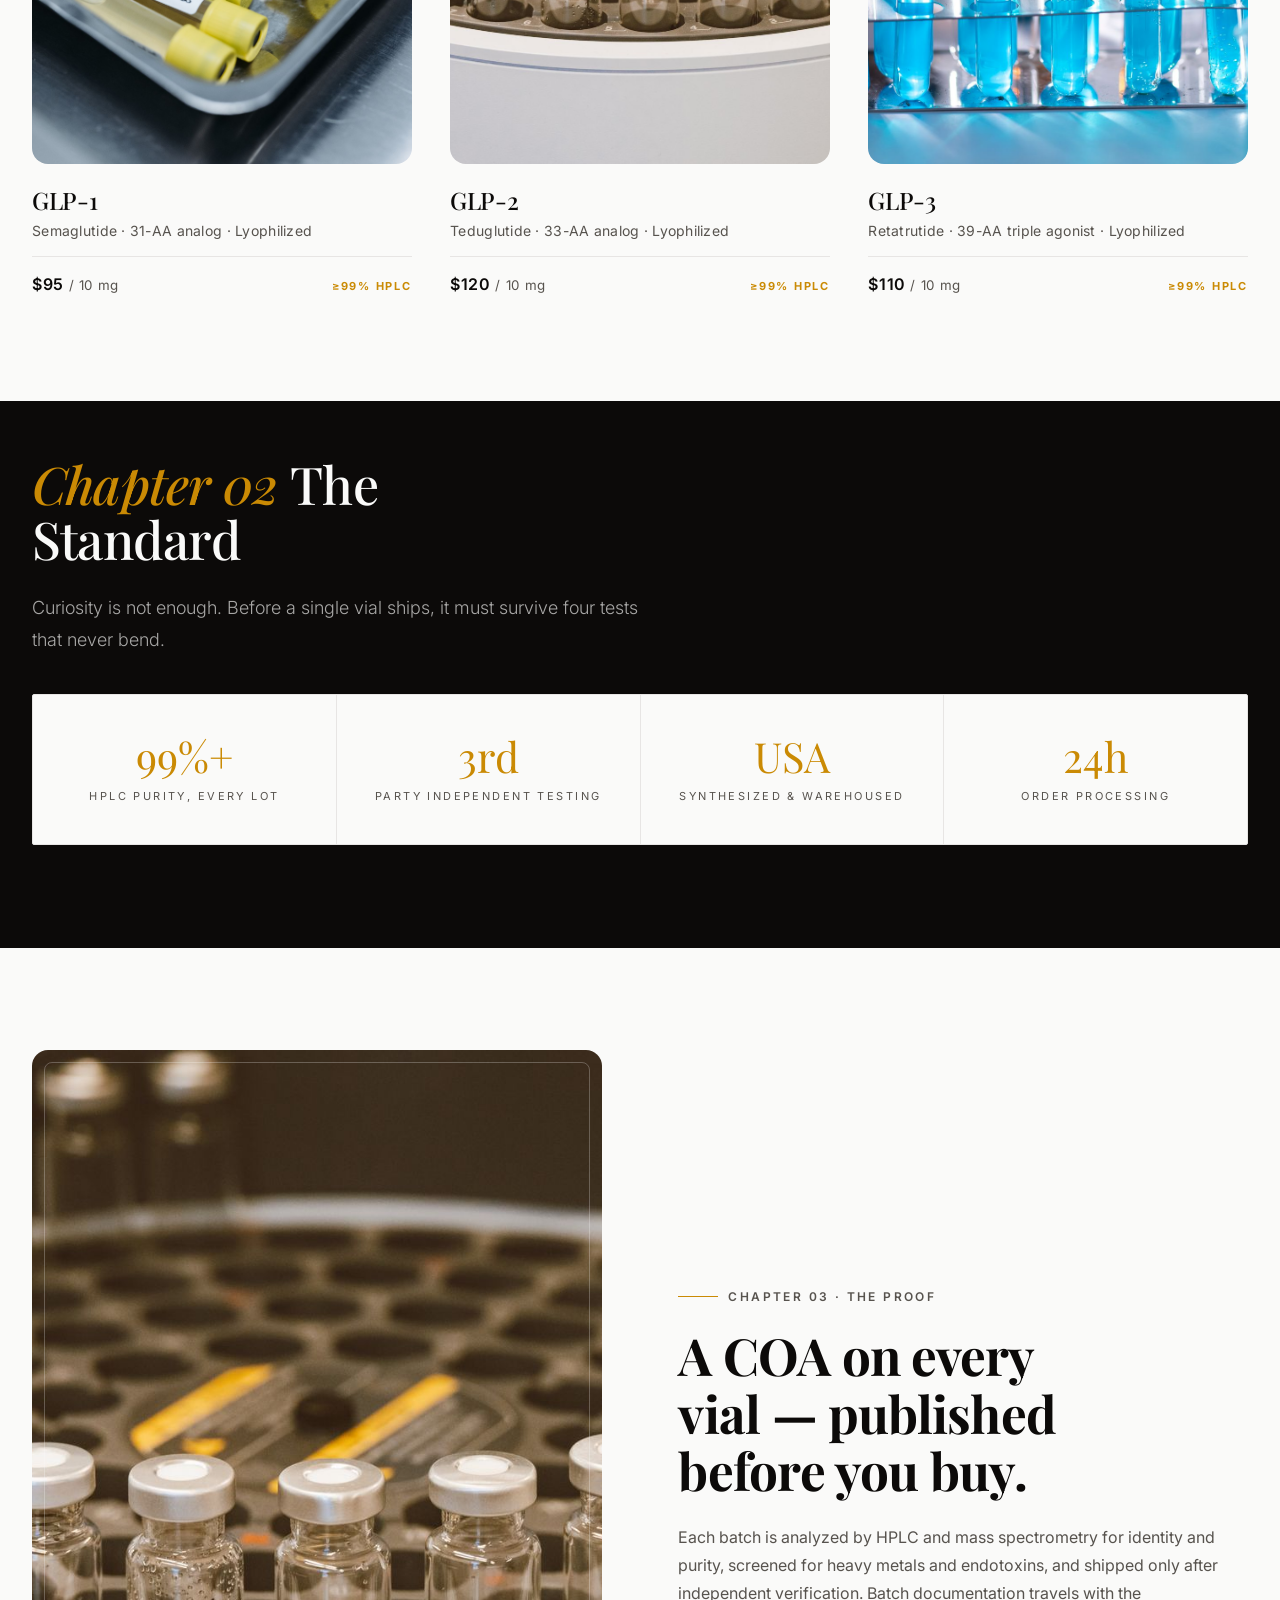
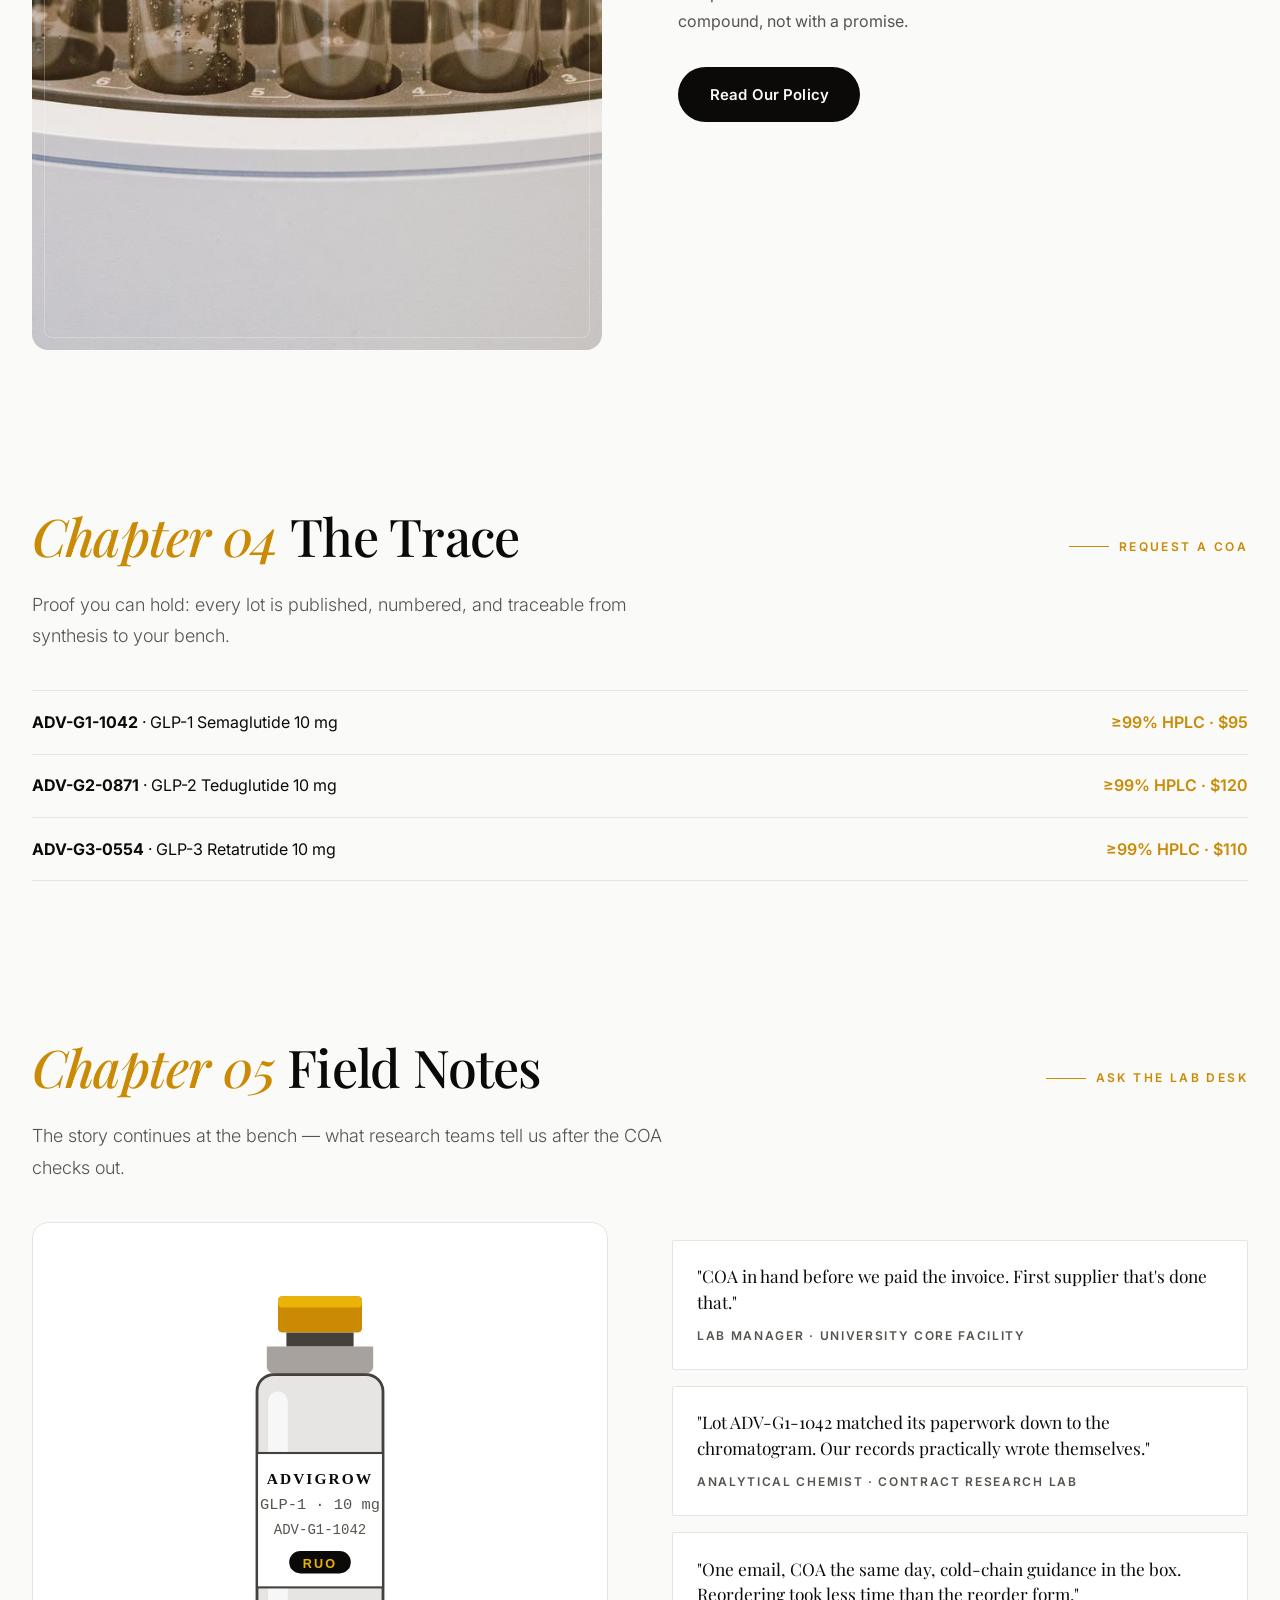
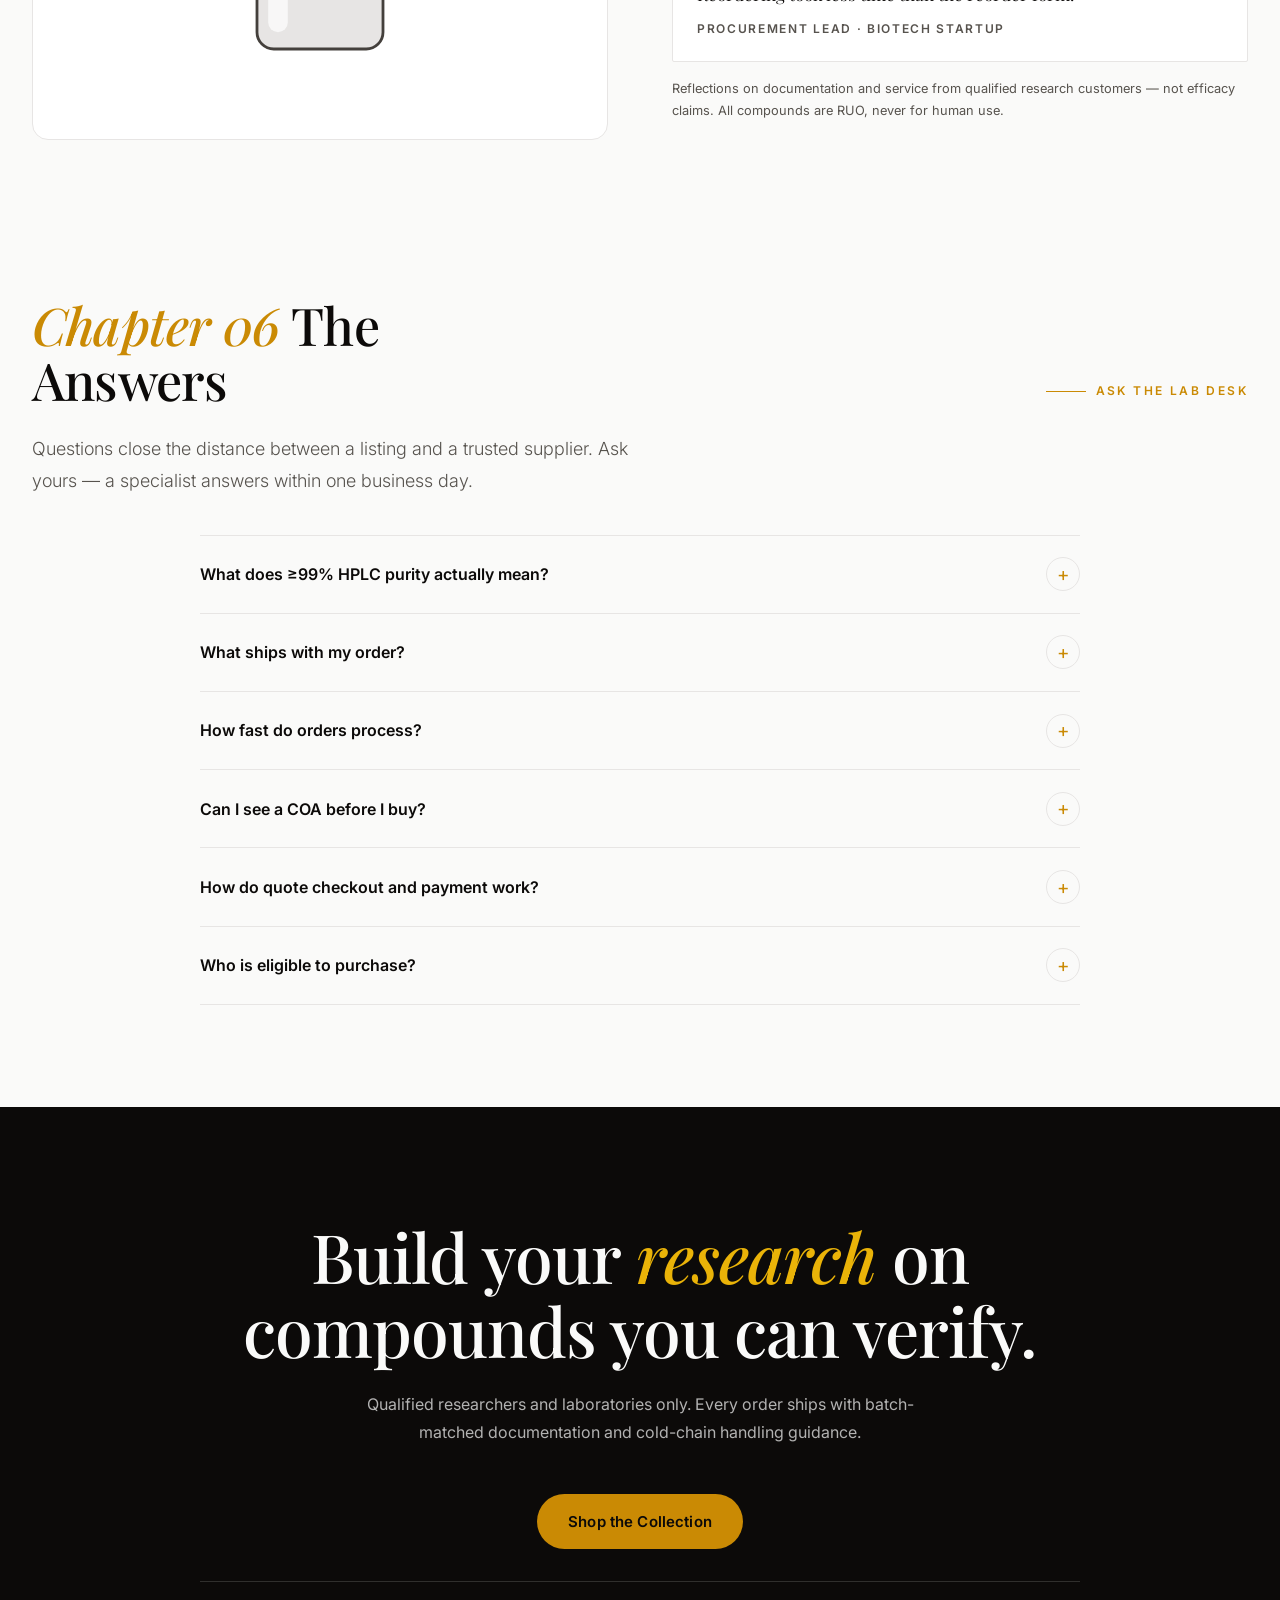
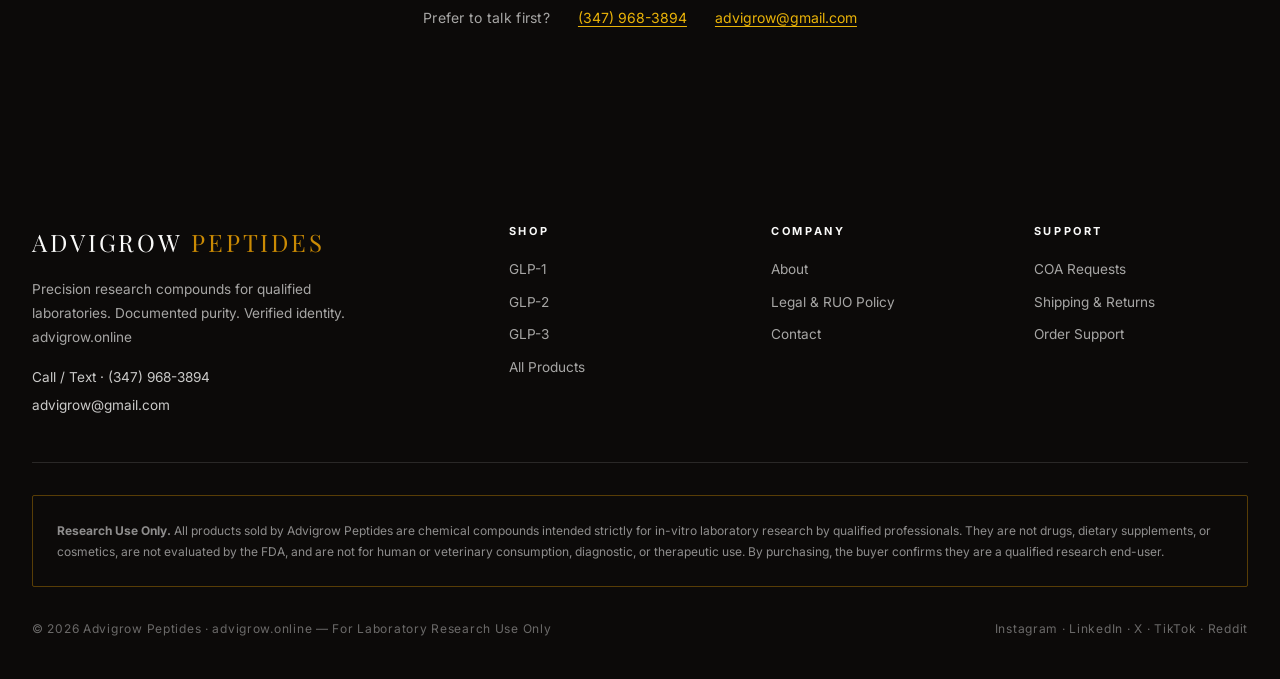
==== commit faf721bd: "feat: minimalist storyline redesign — dosage-scaled cart, Field Notes, mystic nav - Streamlined nav " ====
--- a/index.html
+++ b/index.html
@@ -13,18 +13,27 @@
     <nav aria-label="Primary">
       <ul class="nav-links">
         <li><a href="index.html" aria-current="page">Home</a></li>
-        <li><a href="products.html">Products</a></li>
-        <li><a href="world.html">World</a></li>
-        <li><a href="about.html">About</a></li>
-        <li><a href="legal.html">Legal</a></li>
+        <li><a href="products.html">Collection</a></li>
+        <li><a href="about.html">Our Standard</a></li>
         <li><a href="contact.html">Contact</a></li>
-        <li><a href="#faq">FAQ</a></li>
         <li class="nav-auth" id="nav-auth" hidden><span id="clerk-signin-slot"></span><span id="clerk-user-slot"></span></li>
         <li><a class="nav-cta" href="products.html">Shop Collection</a></li>
       </ul>
     </nav>
-    <button class="nav-burger" aria-label="Toggle menu" aria-expanded="false"><span></span></button>
+    <div class="nav-actions">
+      <button class="nav-cart" id="adv-cart-btn" aria-label="Open quote cart"></button>
+      <button class="nav-burger" aria-label="Toggle menu" aria-expanded="false"><span></span></button>
+    </div>
   </header>
+
+  <nav class="chapter-rail" aria-label="Page chapters">
+    <a href="#collection" data-chapter>01 · Collection</a>
+    <a href="#standard" data-chapter>02 · Standard</a>
+    <a href="#proof" data-chapter>03 · Proof</a>
+    <a href="#trace" data-chapter>04 · Trace</a>
+    <a href="#experiences" data-chapter>05 · Field Notes</a>
+    <a href="#answers" data-chapter>06 · Answers</a>
+  </nav>
 
   <section class="hero">
     <div class="hero-media">
@@ -52,9 +61,10 @@
     <section class="section" id="collection">
       <div class="container">
         <div class="section-head reveal">
-          <h2><span class="section-num">01 /</span>The Collection</h2>
+          <h2><span class="section-num">Chapter 01</span>The Collection</h2>
           <a class="kicker" href="products.html">View All Products</a>
         </div>
+        <p class="chapter-line reveal">Every research program starts the same way — with a question. Ours begins with three compounds, held to one standard.</p>
         <div class="product-grid">
           <a class="product-card reveal" style="--reveal-delay:0ms" href="product-glp1.html" data-category="single">
             <div class="card-media">
@@ -105,11 +115,12 @@
       </div>
     </section>
 
-    <section class="section dark-section">
-      <div class="container">
-        <div class="section-head reveal">
-          <h2><span class="section-num">02 /</span>The Standard</h2>
-        </div>
+    <section class="section dark-section" id="standard">
+      <div class="container">
+        <div class="section-head reveal">
+          <h2><span class="section-num">Chapter 02</span>The Standard</h2>
+        </div>
+        <p class="chapter-line reveal">Curiosity is not enough. Before a single vial ships, it must survive four tests that never bend.</p>
         <div class="stats-band reveal">
           <div class="stat"><div class="stat-value">99%+</div><div class="stat-label">HPLC Purity, Every Lot</div></div>
           <div class="stat"><div class="stat-value">3rd</div><div class="stat-label">Party Independent Testing</div></div>
@@ -119,13 +130,13 @@
       </div>
     </section>
 
-    <section class="section">
+    <section class="section" id="proof">
       <div class="container split">
         <div class="split-media reveal">
           <img src="assets/img/glass-vials.jpg" alt="Clear glass vials in a laboratory setting" loading="lazy" width="1200" height="900" />
         </div>
         <div class="reveal" style="--reveal-delay:120ms">
-          <p class="kicker">Quality, Documented</p>
+          <p class="kicker">Chapter 03 · The Proof</p>
           <h2>A COA on every vial — published before you buy.</h2>
           <p>Each batch is analyzed by HPLC and mass spectrometry for identity and purity, screened for heavy metals and endotoxins, and shipped only after independent verification. Batch documentation travels with the compound, not with a promise.</p>
           <a class="btn btn-dark" href="legal.html">Read Our Policy</a>
@@ -133,12 +144,13 @@
       </div>
     </section>
 
-    <section class="section" id="lots">
-      <div class="container">
-        <div class="section-head reveal">
-          <h2><span class="section-num">03 /</span>Published Lots</h2>
+    <section class="section" id="trace">
+      <div class="container">
+        <div class="section-head reveal">
+          <h2><span class="section-num">Chapter 04</span>The Trace</h2>
           <a class="kicker" href="contact.html">Request a COA</a>
         </div>
+        <p class="chapter-line reveal">Proof you can hold: every lot is published, numbered, and traceable from synthesis to your bench.</p>
         <div class="lot-list">
           <a class="lot-row reveal" href="product-glp1.html"><span><strong>ADV-G1-1042</strong> · GLP-1 Semaglutide 10 mg</span><span class="lot-meta">≥99% HPLC · $95</span></a>
           <a class="lot-row reveal" style="--reveal-delay:120ms" href="product-glp2.html"><span><strong>ADV-G2-0871</strong> · GLP-2 Teduglutide 10 mg</span><span class="lot-meta">≥99% HPLC · $120</span></a>
@@ -147,12 +159,57 @@
       </div>
     </section>
 
+    <section class="section" id="experiences">
+      <div class="container">
+        <div class="section-head reveal">
+          <h2><span class="section-num">Chapter 05</span>Field Notes</h2>
+          <a class="kicker" href="contact.html">Ask the Lab Desk</a>
+        </div>
+        <p class="chapter-line reveal">The story continues at the bench — what research teams tell us after the COA checks out.</p>
+        <div class="exp-grid">
+          <div class="vial-stage reveal" role="img" aria-label="Illustration of an Advigrow research vial: sealed glass vial with gold crimp cap and batch label">
+            <svg viewBox="0 0 200 300" fill="none" aria-hidden="true">
+              <rect x="70" y="18" width="60" height="26" rx="3" fill="#CA8A04"/>
+              <rect x="70" y="18" width="60" height="8" rx="3" fill="#EAB308"/>
+              <rect x="76" y="44" width="48" height="10" fill="#44403C"/>
+              <path d="M62 54 h76 v14 c0 4 -4 6 -8 6 h-60 c-4 0 -8 -2 -8 -6 z" fill="#A8A29E"/>
+              <rect x="55" y="74" width="90" height="196" rx="12" fill="#E7E5E4"/>
+              <rect x="55" y="74" width="90" height="196" rx="12" stroke="#44403C" stroke-width="2"/>
+              <rect x="63" y="86" width="14" height="172" rx="7" fill="#FFFFFF" opacity="0.7"/>
+              <rect x="55" y="130" width="90" height="96" fill="#FFFFFF" stroke="#44403C" stroke-width="1.5"/>
+              <text x="100" y="152" text-anchor="middle" font-family="Georgia,serif" font-size="11" font-weight="700" letter-spacing="1.5" fill="#0C0A09">ADVIGROW</text>
+              <text x="100" y="170" text-anchor="middle" font-family="monospace" font-size="11" fill="#57534E">GLP-1 · 10 mg</text>
+              <text x="100" y="188" text-anchor="middle" font-family="monospace" font-size="10" fill="#57534E">ADV-G1-1042</text>
+              <rect x="78" y="200" width="44" height="16" rx="8" fill="#0C0A09"/>
+              <text x="100" y="212" text-anchor="middle" font-family="sans-serif" font-size="9" font-weight="700" letter-spacing="1.5" fill="#EAB308">RUO</text>
+            </svg>
+          </div>
+          <div class="exp-cards">
+            <figure class="exp-card reveal">
+              <blockquote>"COA in hand before we paid the invoice. First supplier that's done that."</blockquote>
+              <figcaption>Lab Manager · University Core Facility</figcaption>
+            </figure>
+            <figure class="exp-card reveal" style="--reveal-delay:120ms">
+              <blockquote>"Lot ADV-G1-1042 matched its paperwork down to the chromatogram. Our records practically wrote themselves."</blockquote>
+              <figcaption>Analytical Chemist · Contract Research Lab</figcaption>
+            </figure>
+            <figure class="exp-card reveal" style="--reveal-delay:240ms">
+              <blockquote>"One email, COA the same day, cold-chain guidance in the box. Reordering took less time than the reorder form."</blockquote>
+              <figcaption>Procurement Lead · Biotech Startup</figcaption>
+            </figure>
+            <p style="color:var(--muted);font-size:.8rem;line-height:1.7">Reflections on documentation and service from qualified research customers — not efficacy claims. All compounds are RUO, never for human use.</p>
+          </div>
+        </div>
+      </div>
+    </section>
+
     <section class="section" id="faq">
       <div class="container">
         <div class="section-head reveal">
-          <h2><span class="section-num">04 /</span>Questions</h2>
+          <h2><span class="section-num">Chapter 06</span>The Answers</h2>
           <a class="kicker" href="contact.html">Ask the Lab Desk</a>
         </div>
+        <p class="chapter-line reveal">Questions close the distance between a listing and a trusted supplier. Ask yours — a specialist answers within one business day.</p>
         <div class="faq">
           <div class="faq-item reveal">
             <button class="faq-q" aria-expanded="false">What does ≥99% HPLC purity actually mean?</button>
@@ -182,11 +239,16 @@
       </div>
     </section>
 
-    <section class="cta-band">
+    <section class="cta-band" id="begin">
       <div class="container reveal">
         <h2>Build your <em>research</em> on compounds you can verify.</h2>
         <p>Qualified researchers and laboratories only. Every order ships with batch-matched documentation and cold-chain handling guidance.</p>
         <a class="btn btn-gold" href="products.html">Shop the Collection</a>
+        <div class="contact-strip">
+          <span>Prefer to talk first?</span>
+          <a href="tel:+13479683894">(347) 968-3894</a>
+          <a href="mailto:advigrow@gmail.com">advigrow@gmail.com</a>
+        </div>
       </div>
     </section>
   </main>
@@ -197,6 +259,10 @@
         <div>
           <div class="footer-logo">ADVIGROW<span> PEPTIDES</span></div>
           <p>Precision research compounds for qualified laboratories. Documented purity. Verified identity. advigrow.online</p>
+          <div class="footer-contact">
+            <a href="tel:+13479683894">Call / Text · (347) 968-3894</a>
+            <a href="mailto:advigrow@gmail.com">advigrow@gmail.com</a>
+          </div>
         </div>
         <div class="footer-col">
           <h4>Shop</h4>
--- a/css/styles.css
+++ b/css/styles.css
@@ -151,18 +151,27 @@
   display: flex;
   align-items: center;
   justify-content: space-between;
-  padding: 0.6rem 1.25rem;
+  padding: 0.55rem 0.7rem 0.55rem 1.25rem;
   border-radius: var(--radius-pill);
-  background: rgba(12, 10, 9, 0.55);
+  background: rgba(10, 9, 8, 0.72);
   backdrop-filter: blur(16px) saturate(1.3);
   -webkit-backdrop-filter: blur(16px) saturate(1.3);
-  border: 1px solid rgba(250, 250, 249, 0.12);
+  border: 1px solid rgba(202, 138, 4, 0.22);
+  box-shadow:
+    0 12px 40px rgba(0, 0, 0, 0.5),
+    0 0 28px rgba(202, 138, 4, 0.07),
+    inset 0 1px 0 rgba(250, 250, 249, 0.06);
   transition: background var(--dur-standard) var(--ease-standard),
-    box-shadow var(--dur-standard) var(--ease-standard);
+    box-shadow var(--dur-standard) var(--ease-standard),
+    border-color var(--dur-standard) var(--ease-standard);
 }
 .site-nav.scrolled {
-  background: rgba(12, 10, 9, 0.85);
-  box-shadow: var(--shadow-elevated);
+  background: rgba(10, 9, 8, 0.9);
+  border-color: rgba(202, 138, 4, 0.34);
+  box-shadow:
+    0 12px 40px rgba(0, 0, 0, 0.55),
+    0 0 32px rgba(202, 138, 4, 0.1),
+    inset 0 1px 0 rgba(250, 250, 249, 0.06);
 }
 /* Scroll progress hairline — functional state, not decoration */
 .site-nav::after {
@@ -172,7 +181,8 @@
   right: 1.5rem;
   bottom: 0.4rem;
   height: 1px;
-  background: linear-gradient(90deg, var(--gold) var(--progress, 0%), transparent var(--progress, 0%));
+  background: linear-gradient(90deg, var(--gold-bright) var(--progress, 0%), transparent var(--progress, 0%));
+  box-shadow: 0 0 6px rgba(234, 179, 8, 0.55);
   opacity: 0;
   transition: opacity var(--dur-standard) var(--ease-standard);
   pointer-events: none;
@@ -181,11 +191,12 @@
 
 .nav-logo {
   font-family: var(--font-display);
-  font-size: 1.15rem;
+  font-size: 1.1rem;
   font-weight: 700;
-  letter-spacing: 0.14em;
+  letter-spacing: 0.18em;
   color: var(--bg);
   white-space: nowrap;
+  text-shadow: 0 0 18px rgba(234, 179, 8, 0.28);
 }
 .nav-logo span { color: var(--gold); }
 
@@ -197,10 +208,12 @@
 }
 .nav-links a {
   position: relative;
-  font-size: var(--text-sm);
-  font-weight: 500;
-  color: rgba(250, 250, 249, 0.72);
-  transition: color var(--dur-fast) var(--ease-standard);
+  font-size: 0.72rem;
+  font-weight: 600;
+  letter-spacing: 0.18em;
+  text-transform: uppercase;
+  color: rgba(250, 250, 249, 0.66);
+  transition: color var(--dur-fast) var(--ease-standard), text-shadow var(--dur-fast) var(--ease-standard);
   padding: 0.5rem 0;
 }
 .nav-links a::after {
@@ -211,6 +224,7 @@
   bottom: 0.15rem;
   height: 1px;
   background: var(--gold);
+  box-shadow: 0 0 8px rgba(234, 179, 8, 0.7);
   transform: scaleX(0);
   transform-origin: left;
   transition: transform var(--dur-standard) var(--ease-standard);
@@ -218,7 +232,10 @@
 .nav-links a:hover::after,
 .nav-links a[aria-current="page"]::after { transform: scaleX(1); }
 .nav-links a:hover,
-.nav-links a[aria-current="page"] { color: var(--gold-bright); }
+.nav-links a[aria-current="page"] {
+  color: var(--gold-bright);
+  text-shadow: 0 0 14px rgba(234, 179, 8, 0.45);
+}
 
 .nav-cta {
   display: inline-flex;
@@ -228,10 +245,14 @@
   border-radius: var(--radius-pill);
   background: var(--gold);
   color: var(--ink) !important;
-  font-weight: 600 !important;
-  transition: background var(--dur-fast) var(--ease-standard), transform var(--dur-fast) var(--ease-standard);
-}
-.nav-cta:hover { background: var(--gold-bright); }
+  font-size: 0.72rem !important;
+  font-weight: 700 !important;
+  letter-spacing: 0.16em;
+  text-transform: uppercase;
+  box-shadow: 0 0 18px rgba(202, 138, 4, 0.35);
+  transition: background var(--dur-fast) var(--ease-standard), transform var(--dur-fast) var(--ease-standard), box-shadow var(--dur-fast) var(--ease-standard);
+}
+.nav-cta:hover { background: var(--gold-bright); box-shadow: 0 0 24px rgba(234, 179, 8, 0.5); }
 
 /* ---------- Burger ---------- */
 .nav-burger {
@@ -313,7 +334,6 @@
 .hero-inner {
   position: relative;
   z-index: 1;
-  width: 100%;
   padding: 0 0 clamp(4rem, 9vh, 6rem);
   max-width: var(--container-max);
 }
@@ -350,15 +370,16 @@
 /* Scroll cue removed: the element was decorative with no user purpose
    (R-19) — markup dropped, rules removed. */
 
-/* ---------- Marquee ----------
-   Ticker of real certifications; pauses on hover; the one permitted
-   infinite animation (documented exception, DESIGN.md §8). */
+/* ---------- Marquee v2 (minimal) ----------
+   Same certification ticker, demoted from gold block to a quiet
+   hairline strip — minimalism pass: the ticker informs, it no longer
+   shouts. Still the one permitted infinite animation (DESIGN.md §8). */
 .marquee {
-  background: var(--gold);
-  color: var(--ink);
+  background: var(--bg);
+  color: var(--muted);
   overflow: hidden;
-  padding: 0.85rem 0;
-  border-block: 1px solid var(--ink);
+  padding: 0.9rem 0;
+  border-block: 1px solid var(--line);
 }
 .marquee-track {
   display: flex;
@@ -371,7 +392,7 @@
   letter-spacing: 0.24em;
   text-transform: uppercase;
 }
-.marquee-track span::after { content: "·"; margin-left: 3rem; opacity: 0.55; }
+.marquee-track span::after { content: "·"; margin-left: 3rem; opacity: 0.55; color: var(--gold); }
 .marquee:hover .marquee-track { animation-play-state: paused; }
 @keyframes marquee { to { transform: translateX(-50%); } }
 
@@ -406,6 +427,17 @@
 }
 .dark-section { background: var(--ink); color: var(--bg); }
 .dark-section .section-head h2 { color: var(--bg); }
+
+/* ---------- Chapter line — one storyline sentence under each head ---------- */
+.chapter-line {
+  max-width: 58ch;
+  margin: -1.4rem 0 2.4rem;
+  font-size: var(--text-body-lg);
+  font-weight: 300;
+  line-height: 1.75;
+  color: var(--muted);
+}
+.dark-section .chapter-line { color: rgba(250, 250, 249, 0.65); }
 
 /* ---------- Product cards (lookbook) ---------- */
 .product-grid {
@@ -1148,6 +1180,17 @@
     pointer-events: none;
     transition: opacity var(--dur-standard) var(--ease-standard);
   }
+  /* backdrop-filter on the header would become the containing block for the
+     fixed fullscreen menu (traps it inside the pill) — glass off on mobile,
+     opacity carries the depth instead */
+  .site-nav, .site-nav.scrolled {
+    backdrop-filter: none;
+    -webkit-backdrop-filter: none;
+    background: rgba(10, 9, 8, 0.94);
+    border-color: rgba(202, 138, 4, 0.28);
+  }
+  .nav-open .nav-links a { font-size: 1.05rem; letter-spacing: 0.24em; }
+  .nav-open .nav-links .nav-cta { font-size: 0.85rem !important; letter-spacing: 0.2em; }
   .nav-open .nav-links { opacity: 1; pointer-events: auto; }
   .nav-open .nav-links li {
     opacity: 0;
@@ -1239,4 +1282,375 @@
     font-weight: 700;
     letter-spacing: 0.02em;
   }
-}+}
+
+/* ============================================================
+   v1.1 — Minimalism pass: nav cart, quote drawer, chapter rail
+   ============================================================ */
+
+/* ---------- Nav actions: cart lives in the nav, not a floating FAB
+   (removes the old bottom-right FAB that collided with the mobile
+   call bar — one surface, zero overlap) ---------- */
+.nav-actions {
+  display: flex;
+  align-items: center;
+  gap: 0.25rem;
+  position: relative;
+  z-index: 60;
+}
+.nav-cart {
+  position: relative;
+  display: inline-flex;
+  align-items: center;
+  justify-content: center;
+  width: 44px;
+  height: 44px;
+  background: none;
+  border: 0;
+  border-radius: var(--radius-pill);
+  color: var(--bg);
+  transition: color var(--dur-fast) var(--ease-standard);
+}
+.nav-cart:hover { color: var(--gold-bright); }
+.nav-cart svg { width: 20px; height: 20px; }
+.nav-cart-badge {
+  position: absolute;
+  top: 3px;
+  right: 2px;
+  min-width: 17px;
+  height: 17px;
+  padding: 0 4px;
+  display: inline-flex;
+  align-items: center;
+  justify-content: center;
+  background: var(--gold);
+  color: var(--ink);
+  font-size: 10px;
+  font-weight: 700;
+  font-family: var(--font-body);
+  border-radius: var(--radius-pill);
+  transform: scale(0);
+  transition: transform var(--dur-fast) var(--ease-expressive);
+}
+.nav-cart-badge.has-items { transform: scale(1); }
+
+/* ---------- Quote drawer (cart) ---------- */
+.cart-backdrop {
+  position: fixed;
+  inset: 0;
+  z-index: 90;
+  background: rgba(12, 10, 9, 0.45);
+  opacity: 0;
+  pointer-events: none;
+  transition: opacity var(--dur-standard) var(--ease-standard);
+}
+.cart-backdrop.open { opacity: 1; pointer-events: auto; }
+.cart-drawer {
+  position: fixed;
+  top: 0;
+  right: 0;
+  bottom: 0;
+  z-index: 95;
+  width: min(420px, 100vw);
+  display: flex;
+  flex-direction: column;
+  background: var(--bg-card);
+  border-left: 1px solid var(--line);
+  box-shadow: var(--shadow-elevated);
+  transform: translateX(100%);
+  transition: transform var(--dur-standard) var(--ease-standard);
+}
+.cart-drawer.open { transform: none; }
+
+.cart-head {
+  flex-shrink: 0;
+  display: flex;
+  align-items: center;
+  justify-content: space-between;
+  gap: var(--space-2);
+  padding: 1.1rem 1.5rem;
+  border-bottom: 1px solid var(--line);
+}
+.cart-title {
+  font-family: var(--font-display);
+  font-size: 1.25rem;
+  font-weight: 500;
+  line-height: 1.2;
+}
+.cart-title small {
+  display: block;
+  font-family: var(--font-body);
+  font-size: var(--text-micro);
+  font-weight: 600;
+  letter-spacing: 0.18em;
+  text-transform: uppercase;
+  color: var(--muted);
+  margin-top: 0.25rem;
+}
+.cart-close {
+  flex-shrink: 0;
+  width: 44px;
+  height: 44px;
+  display: inline-flex;
+  align-items: center;
+  justify-content: center;
+  background: none;
+  border: 0;
+  border-radius: var(--radius-pill);
+  font-size: 1.5rem;
+  font-weight: 300;
+  line-height: 1;
+  color: var(--secondary);
+  transition: color var(--dur-fast) var(--ease-standard), background var(--dur-fast) var(--ease-standard);
+}
+.cart-close:hover { color: var(--ink); background: var(--line); }
+
+.cart-items {
+  flex: 1;
+  overflow-y: auto;
+  padding: 0.25rem 1.5rem;
+  -webkit-overflow-scrolling: touch;
+}
+.cart-item {
+  display: flex;
+  align-items: flex-start;
+  justify-content: space-between;
+  gap: var(--space-2);
+  padding: 1.15rem 0;
+  border-bottom: 1px solid var(--line);
+}
+.cart-item:last-child { border-bottom: 0; }
+.cart-item-info { flex: 1; min-width: 0; }
+.cart-item-name {
+  font-family: var(--font-display);
+  font-size: 1.05rem;
+  font-weight: 500;
+  line-height: 1.3;
+}
+.cart-item-meta {
+  margin-top: 0.25rem;
+  font-size: var(--text-xs);
+  color: var(--muted);
+  letter-spacing: 0.03em;
+}
+.cart-item-meta .mono { color: var(--secondary); }
+.cart-item-controls {
+  display: flex;
+  align-items: center;
+  gap: 0.4rem;
+  margin-top: 0.7rem;
+}
+.cart-qty-btn {
+  width: 44px;
+  height: 36px;
+  display: inline-flex;
+  align-items: center;
+  justify-content: center;
+  background: none;
+  border: 1px solid var(--line);
+  border-radius: var(--radius-pill);
+  font-size: 1rem;
+  font-weight: 500;
+  color: var(--secondary);
+  transition: border-color var(--dur-fast) var(--ease-standard), color var(--dur-fast) var(--ease-standard);
+}
+.cart-qty-btn:hover { border-color: var(--gold); color: var(--ink); }
+.cart-qty-val {
+  min-width: 2.5rem;
+  text-align: center;
+  font-size: 0.9rem;
+  font-weight: 600;
+  font-variant-numeric: tabular-nums;
+}
+.cart-item-side {
+  display: flex;
+  flex-direction: column;
+  align-items: flex-end;
+  gap: 0.5rem;
+  flex-shrink: 0;
+}
+.cart-item-price { font-weight: 600; font-variant-numeric: tabular-nums; }
+.cart-item-remove {
+  width: 44px;
+  height: 36px;
+  display: inline-flex;
+  align-items: center;
+  justify-content: center;
+  background: none;
+  border: 0;
+  font-size: 1.1rem;
+  color: var(--muted);
+  transition: color var(--dur-fast) var(--ease-standard);
+}
+.cart-item-remove:hover { color: var(--error); }
+
+.cart-empty {
+  padding: 3.5rem 0;
+  text-align: center;
+  color: var(--muted);
+  font-size: 0.92rem;
+  line-height: 1.7;
+}
+.cart-empty .serif { font-size: 1.15rem; color: var(--ink); margin-bottom: 0.4rem; }
+
+.cart-foot {
+  flex-shrink: 0;
+  padding: 1.1rem 1.5rem calc(1.1rem + env(safe-area-inset-bottom));
+  border-top: 1px solid var(--line);
+  background: var(--bg-card);
+}
+.cart-total-row {
+  display: flex;
+  justify-content: space-between;
+  align-items: baseline;
+  gap: var(--space-2);
+  font-weight: 700;
+  margin-bottom: 0.9rem;
+}
+.cart-total-row small { font-weight: 400; color: var(--muted); font-size: var(--text-xs); }
+.cart-ruo {
+  margin-top: 0.85rem;
+  font-size: var(--text-micro);
+  line-height: 1.65;
+  color: var(--muted);
+  letter-spacing: 0.02em;
+}
+.cart-checkout { width: 100%; }
+.cart-clear {
+  display: block;
+  margin: 0.85rem auto 0;
+  background: none;
+  border: 0;
+  padding: 0.35rem 0.75rem;
+  min-height: 44px;
+  font-size: var(--text-xs);
+  letter-spacing: 0.08em;
+  color: var(--muted);
+  text-decoration: underline;
+  text-underline-offset: 3px;
+  transition: color var(--dur-fast) var(--ease-standard);
+}
+.cart-clear:hover { color: var(--error); }
+
+/* ---------- Chapter rail — the storyline index (desktop only) ---------- */
+.chapter-rail {
+  position: fixed;
+  left: 1.75rem;
+  top: 50%;
+  transform: translateY(-50%);
+  z-index: 40;
+  display: none;
+  flex-direction: column;
+  gap: 1rem;
+}
+@media (min-width: 1240px) { .chapter-rail { display: flex; } }
+.chapter-rail a {
+  display: flex;
+  align-items: center;
+  gap: 0.6rem;
+  font-size: 0.625rem;
+  font-weight: 600;
+  letter-spacing: 0.18em;
+  text-transform: uppercase;
+  color: var(--muted);
+  opacity: 0.5;
+  transition: opacity var(--dur-fast) var(--ease-standard), color var(--dur-fast) var(--ease-standard);
+}
+.chapter-rail a::before {
+  content: "";
+  width: 16px;
+  height: 1px;
+  background: currentColor;
+  transition: width var(--dur-standard) var(--ease-standard), background var(--dur-fast) var(--ease-standard);
+}
+.chapter-rail a:hover { opacity: 1; }
+.chapter-rail a.active { opacity: 1; color: var(--ink); }
+.chapter-rail a.active::before { width: 30px; background: var(--gold); }
+
+/* ---------- Contact strip — direct routing (email + phone) ---------- */
+.contact-strip {
+  display: flex;
+  flex-wrap: wrap;
+  align-items: baseline;
+  justify-content: center;
+  gap: 0.4rem 1.75rem;
+  margin-top: var(--space-4);
+  padding-top: var(--space-3);
+  border-top: 1px solid rgba(250, 250, 249, 0.15);
+  font-size: var(--text-sm);
+  color: rgba(250, 250, 249, 0.65);
+}
+.contact-strip span { letter-spacing: 0.02em; }
+.contact-strip a {
+  color: var(--gold-bright);
+  text-decoration: underline;
+  text-underline-offset: 3px;
+  transition: color var(--dur-fast) var(--ease-standard);
+}
+.contact-strip a:hover { color: var(--bg); }
+.contact-strip.on-light { border-top-color: var(--line); color: var(--muted); justify-content: flex-start; }
+.contact-strip.on-light a { color: #A16207; }
+.contact-strip.on-light a:hover { color: var(--ink); }
+
+/* ---------- Footer direct-contact rows ---------- */
+.footer-contact { margin-top: var(--space-2); display: flex; flex-direction: column; gap: 0.35rem; }
+.footer-contact a {
+  display: inline-flex;
+  align-items: center;
+  gap: 0.5rem;
+  color: rgba(250, 250, 249, 0.8);
+  transition: color var(--dur-fast) var(--ease-standard);
+}
+.footer-contact a:hover { color: var(--gold-bright); }
+
+/* ---------- Touch devices: hover-only affordances become visible ---------- */
+@media (hover: none) {
+  .card-quick { display: none; }
+  .product-card:hover { transform: none; }
+  .product-card:hover .card-media img { transform: none; }
+}
+
+/* ---------- Cart upgrades: badge pop, linked names, quick adds ---------- */
+@keyframes badgePop {
+  0% { transform: scale(1); }
+  40% { transform: scale(1.4); }
+  100% { transform: scale(1); }
+}
+.nav-cart-badge.has-items.pop { animation: badgePop 350ms var(--ease-expressive); }
+.cart-item-name a { color: inherit; }
+.cart-item-name a:hover { color: var(--gold); text-decoration: underline; text-underline-offset: 3px; }
+.cart-meta-lot { margin-top: 0.15rem; }
+.cart-quick-adds { display: flex; flex-wrap: wrap; gap: 0.5rem; justify-content: center; margin-top: 1.25rem; }
+.cart-quick-add {
+  min-height: 44px;
+  padding: 0.55rem 1.1rem;
+  border: 1px solid var(--line);
+  border-radius: var(--radius-pill);
+  background: var(--bg-card);
+  font-size: var(--text-xs);
+  font-weight: 600;
+  letter-spacing: 0.06em;
+  color: var(--secondary);
+  transition: border-color var(--dur-fast) var(--ease-standard), color var(--dur-fast) var(--ease-standard);
+}
+.cart-quick-add:hover { border-color: var(--gold); color: var(--ink); }
+
+/* ---------- Field notes + vial showcase ---------- */
+.exp-grid { display: grid; grid-template-columns: 1fr 1fr; gap: clamp(2rem, 5vw, 4rem); align-items: center; }
+.exp-cards { display: grid; gap: 1rem; }
+.exp-card {
+  border: 1px solid var(--line);
+  border-radius: var(--radius-sharp);
+  background: var(--bg-card);
+  padding: 1.4rem 1.5rem;
+}
+.exp-card blockquote { font-family: var(--font-display); font-size: 1.08rem; line-height: 1.5; margin-bottom: 0.7rem; }
+.exp-card figcaption { font-size: var(--text-xs); letter-spacing: 0.14em; text-transform: uppercase; color: var(--muted); font-weight: 600; }
+.vial-stage {
+  display: flex; align-items: center; justify-content: center;
+  border: 1px solid var(--line); border-radius: var(--radius-media);
+  background: var(--bg-card); padding: clamp(1.5rem, 4vw, 3rem); min-height: 420px;
+  overflow: hidden;
+}
+.vial-stage svg { width: min(280px, 70%); height: auto; will-change: transform; }
+@media (max-width: 1024px) { .exp-grid { grid-template-columns: 1fr; } }
